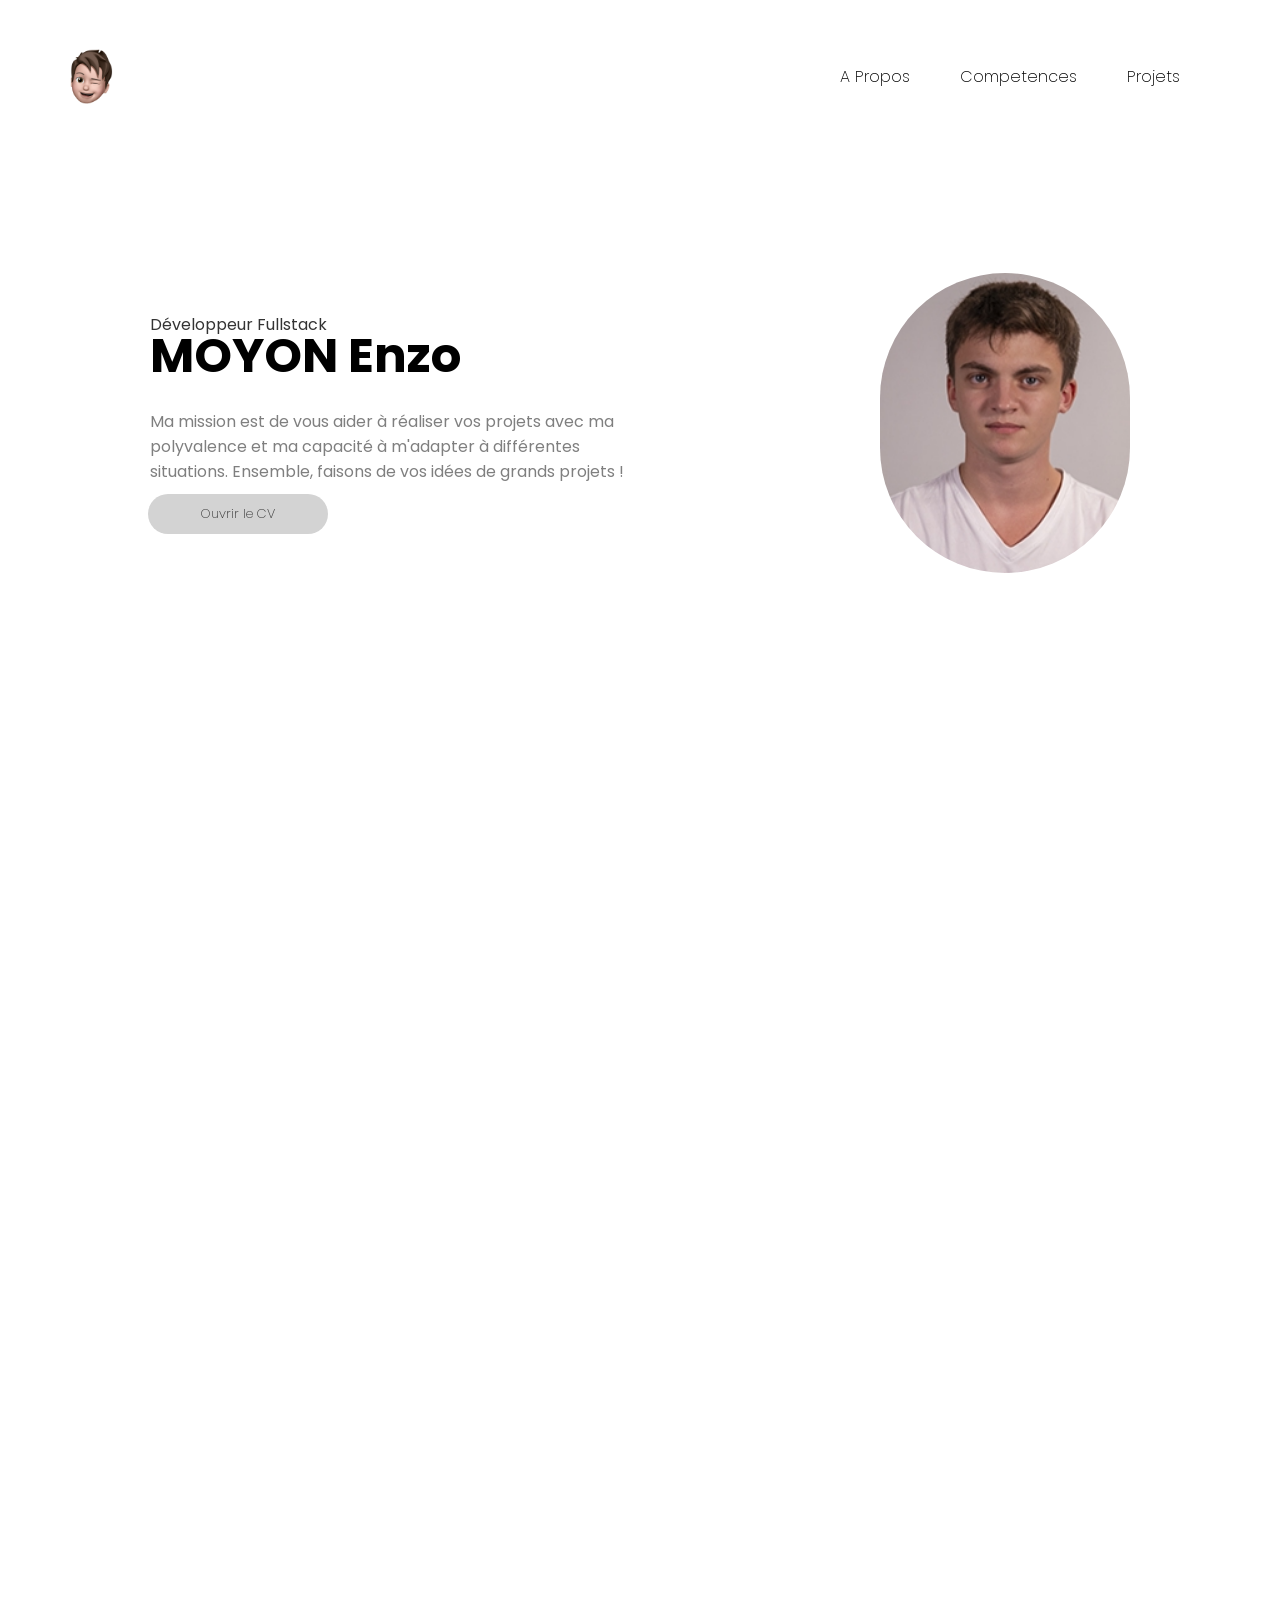
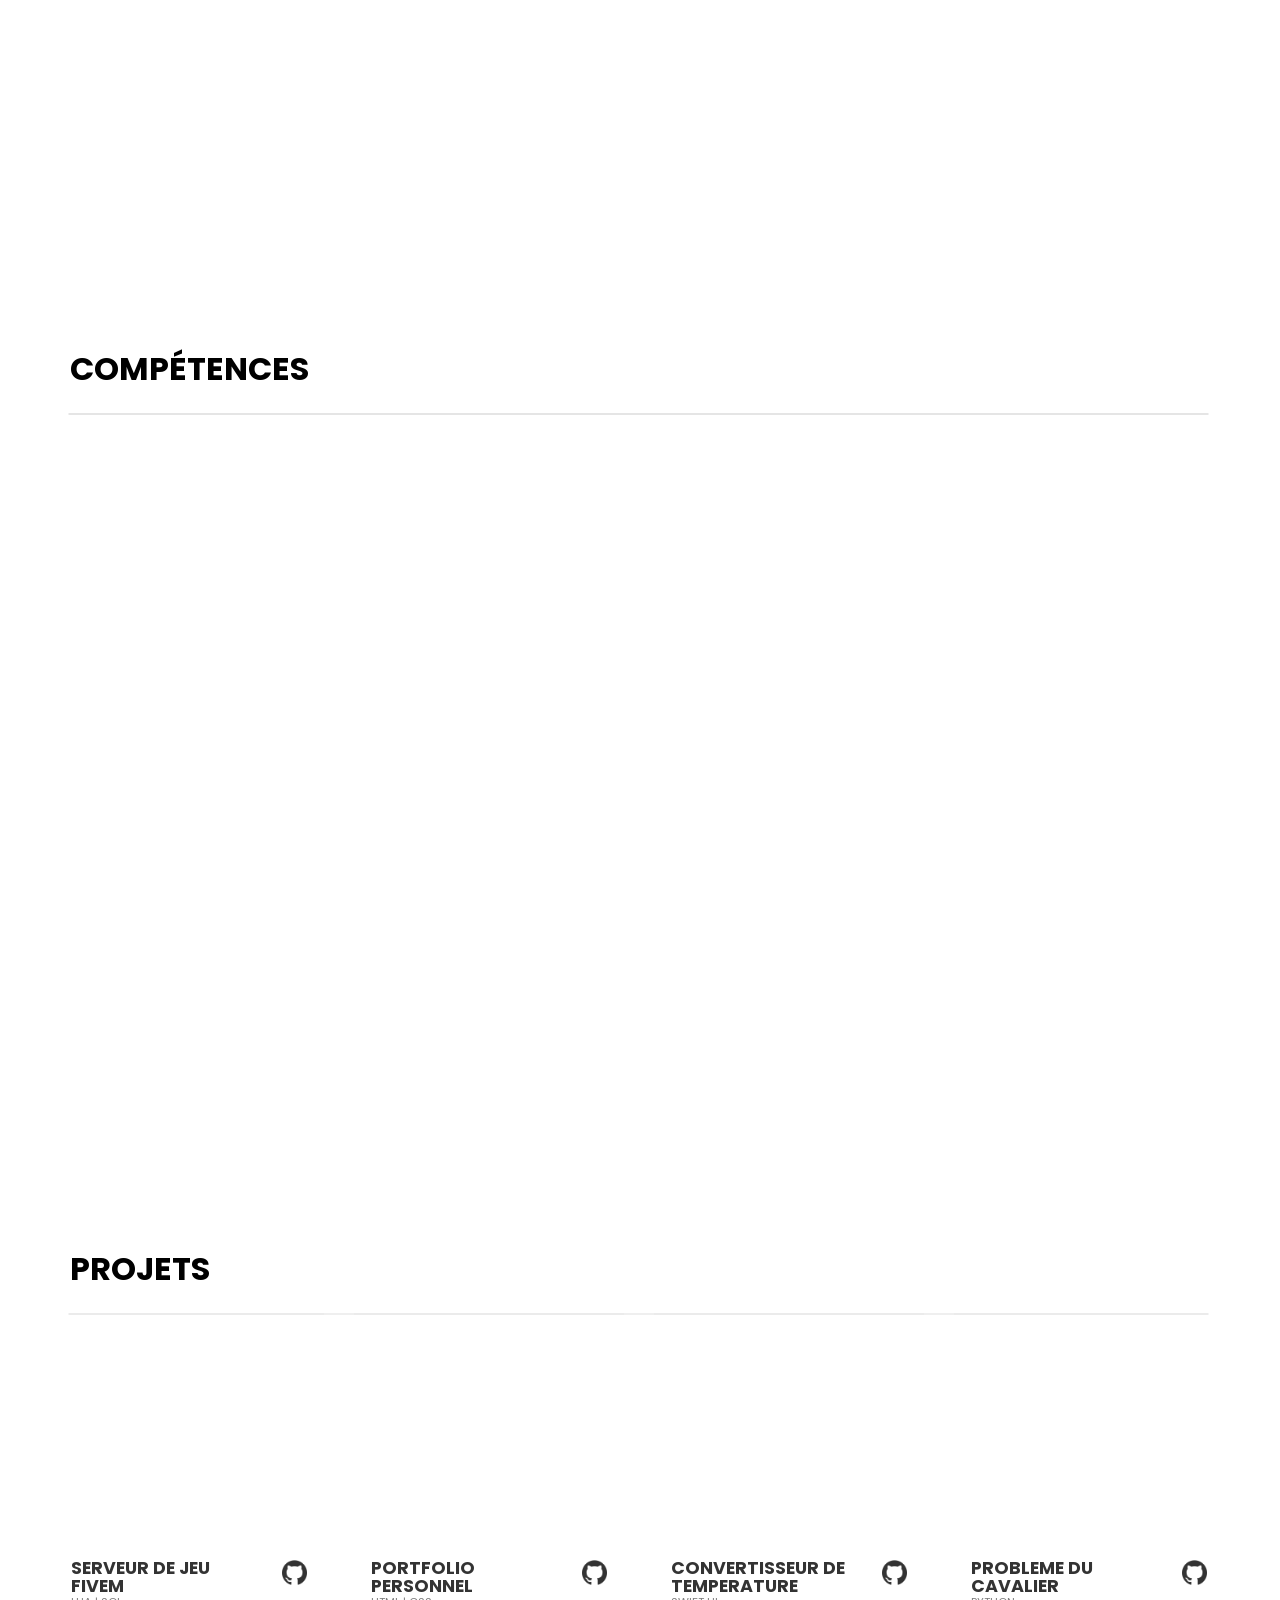
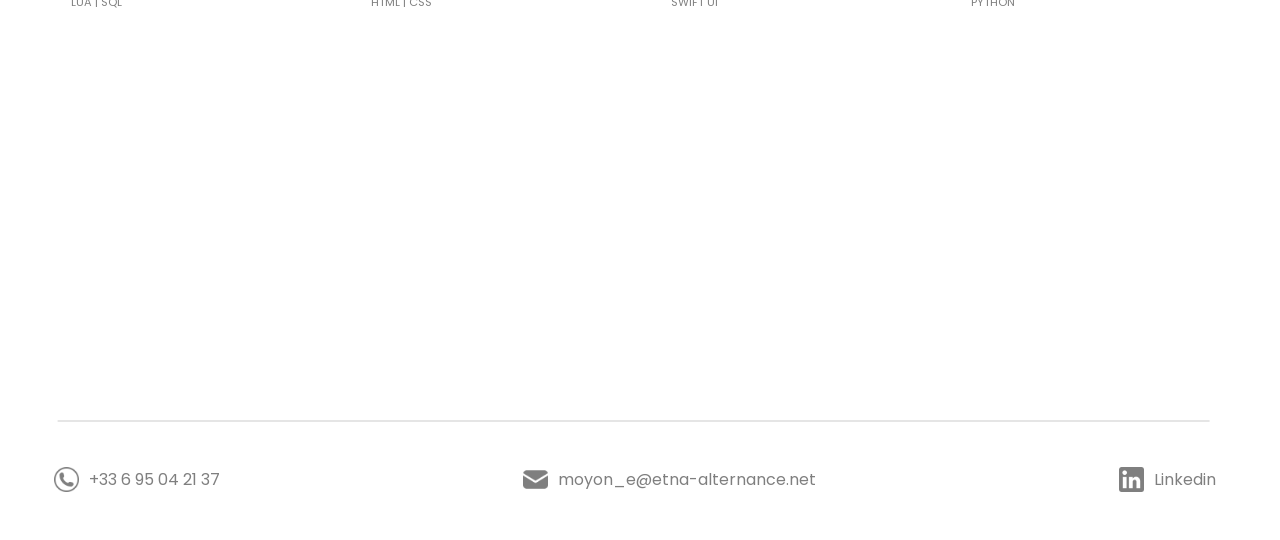
==== index.html @ 52609da8 "[FIX] Responsivity" ====
<html>
    <head>
        <title>Enzo Moyon - Portfolio</title>
        <link rel="stylesheet" type="text/css" href="style.css">
    </head>

    <body>
        <div class="page">
            <div class="container" id="container1">
                <header class="sticky-header">
                    <div class="stylebox">
                        <a href="#container1"><img src="../public/images/memoji_icon.png" alt="MOYON Enzo MEMOJI"/></a>
                    </div>
                    <div class="stylebox">
                        <ul>
                            <li><a href="#container4">Projets</a></li>
                            <li><a href="#container3">Competences</a></li>
                            <li><a href="#container2">A Propos</a></li>
                        </ul>
                    </div>
                </header>

                <div class="presentation">
                    <div class="presentation-stylebox">
                        <a>D&eacute;veloppeur Fullstack</a>
                        <h2>MOYON Enzo</h2>
                        <p>
                            Ma mission est de vous aider &agrave; r&eacute;aliser vos projets avec ma polyvalence et ma capacit&eacute; &agrave; m'adapter &agrave; diff&eacute;rentes situations. Ensemble, faisons de vos id&eacute;es de grands projets !
                        </p>

                        <div class="buttons">
                            <a href="../public/files/cv.pdf" target="_blank"><button>Ouvrir le CV</button></a>
                        </div>
                    </div>
                    <div class="presentation-stylebox">
                        <img src="../public/images/image.jpeg" alt="MOYON Enzo"/>
                    </div>
                </div>
            </div>

            <div class="container" id="container2">
                <div class="card">
                    <div class="card-title">
                        <h4>HISTOIRE</h4>
                    </div>

                    <div class="card-separator"></div>

                    <div class="card-content">
                        <p>
                            Autodidacte depuis mon plus jeune &acirc;ge, j'aime apprendre de nouvelles choses pour am&eacute;liorer mes comp&eacute;tences. De nature tr&egrave;s curieuse, j'adore le monde du web et des nouvelles technologies, ce que j'aime le plus c'est l'art et la pr&eacute;cision derri&egrave;re chaque conception. Avec toutes mes capacit&eacute;s et mes connaissances, j'aurai le plaisir de me consacrer pleinement au d&eacute;veloppement de vos id&eacute;es afin d'en faire de grands projets.
                        </p>
                    </div>
                </div>

                <div class="card">
                    <div class="card-title">
                        <h4>EXPERIENCE</h4>
                    </div>

                    <div class="card-separator"></div>

                    <div class="card-content">
                        <p>
                            Parmi mes exp&eacute;riences, j'ai eu l'occasion de participer &agrave; de nombreux hackaton avec mon &eacute;cole : des rushs de 1 &agrave; 2 semaines pour r&eacute;aliser un projet satisfaisant le client. Je travaille &eacute;galement beaucoup en tant qu'autodidacte afin de compl&eacute;ter mes comp&eacute;tences et mon autonomie, je travaille mon efficacit&eacute; de d&eacute;veloppement ainsi que ma sensibilit&eacute; au design. En tant que freelance, je travaille &eacute;galement beaucoup sur de nouveaux projets afin de satisfaire mes clients. J'aime &eacute;couter leurs probl&egrave;mes et trouver une solution pour les r&eacute;soudre. J'ai donc une exp&eacute;rience assez proche des clients afin de r&eacute;aliser un projet viable et &agrave; la hauteur de leurs attentes.
                        </p>
                    </div>
                </div>

                <div class="card">
                    <div class="card-title">
                        <h4>EDUCATION</h4>
                    </div>

                    <div class="card-separator"></div>

                    <div class="card-content">
                        <p>
                            Pour ce qui est de ma <strong>formation</strong>, j'ai commenc&eacute; en derni&egrave;re ann&eacute;e de lyc&eacute;e avec python et j'ai ador&eacute;, la fa&ccedil;on de penser, d'optimiser et d'afficher les choses uniquement avec des lignes de codes m'a tout de suite fascin&eacute;. J'ai donc d&eacute;cid&eacute; d'aller dans une &eacute;cole d'informatique : L'ETNA. Ce qui est bien, c'est qu'il y a l'alternance et l'autonomie. On apprend en r&eacute;alisant des projets passionnants qui stimulent notre cr&eacute;ativit&eacute; et notre envie d'apprendre. C'est quand j'ai compris que je voulais en apprendre plus que je me suis lanc&eacute; dans le Freelance, un d&eacute;fi myst&eacute;rieux qui s'ouvre &agrave; moi et me donne envie de d&eacute;passer mes limites.
                        </p>
                    </div>
                </div>
            </div>

            <div class="container" id="container3">
                <div class="card-skills">
                    <div class="card-skills-title">
                        <h4>COMP&Eacute;TENCES</h4>
                    </div>

                    <div class="card-skills-separator"></div>

                    <div class="card-content">
                        <div class="skill">
                            <img src="../public/images/lua_icon.svg" />
                            <h4>LUA</h4>
                            <p>Exp&eacute;riment&eacute;</p>
                        </div>

                        <div class="skill">
                            <img src="../public/images/html_icon.png" />
                            <h4>HTML</h4>
                            <p>Interm&eacute;diaire</p>
                        </div>

                        <div class="skill">
                            <img src="../public/images/css_icon.png" />
                            <h4>CSS</h4>
                            <p>Interm&eacute;diaire</p>
                        </div>

                        <div class="skill">
                            <img src="../public/images/js_icon.png" />
                            <h4>JS</h4>
                            <p>D&eacute;butant</p>
                        </div>

                        <div class="skill">
                            <img src="../public/images/react_icon.png" />
                            <h4>REACT</h4>
                            <p>D&eacute;butant</p>
                        </div>

                        <div class="skill">
                            <img src="../public/images/python_icon.png" />
                            <h4>PYTHON</h4>
                            <p>Interm&eacute;diaire</p>
                        </div>

                        <div class="skill">
                            <img src="../public/images/typescript_icon.png" />
                            <h4>TYPESCRIPT</h4>
                            <p>Interm&eacute;diaire</p>
                        </div>

                        <div class="skill">
                            <img src="../public/images/swift_icon.png" />
                            <h4>SWIFT UI</h4>
                            <p>Interm&eacute;diaire</p>
                        </div>

                        <div class="skill">
                            <img src="../public/images/php_icon.png" />
                            <h4>PHP</h4>
                            <p>D&eacute;butant</p>
                        </div>

                        <div class="skill">
                            <img src="../public/images/sql_icon.png" />
                            <h4>SQL</h4>
                            <p>Exp&eacute;riment&eacute;</p>
                        </div>
                    </div>
                </div>
            </div>

            <div class="container" id="container4">
                <div class="card-projects">
                    <div class="card-projects-title">
                        <h4>PROJETS</h4>
                    </div>

                    <div class="card-projects-separator"></div>

                    <div class="card-projects-content">
                        <div class="project">
                            <div class="project-card">
                                <video src="../public/video/placeholder.mp4" type="video/mp4" loop autoplay muted class="vid"></video>
                            </div>

                            <div class="project-content">
                                <div class="titlebar">
                                    <h4>SERVEUR DE JEU<br/>FIVEM</h4>
                                    <a href="" target="_blank"><img src="../public/images/github_icon.png" /></a>
                                </div>
                                <p>LUA | SQL</p>
                            </div>  
                        </div>

                        <div class="project">
                            <div class="project-card">
                                <video src="../public/video/placeholder.mp4" type="video/mp4" loop autoplay muted class="vid"></video>
                            </div>

                            <div class="project-content">
                                <div class="titlebar">
                                    <h4>PORTFOLIO<br/>PERSONNEL</h4>
                                    <a href="" target="_blank"><img src="../public/images/github_icon.png" /></a>
                                </div>
                                <p>HTML | CSS</p>
                            </div>  
                        </div>

                        <div class="project">
                            <div class="project-card">
                                <video src="../public/video/placeholder.mp4" type="video/mp4" loop autoplay muted class="vid"></video>
                            </div>

                            <div class="project-content">
                                <div class="titlebar">
                                    <h4>CONVERTISSEUR DE TEMPERATURE</h4>
                                    <a href="" target="_blank"><img src="../public/images/github_icon.png" /></a>
                                </div>
                                <p>SWIFT UI</p>
                            </div>  
                        </div>

                        <div class="project">
                            <div class="project-card">
                                <video src="../public/video/placeholder.mp4" type="video/mp4" loop autoplay muted class="vid"></video>
                            </div>

                            <div class="project-content">
                                <div class="titlebar">
                                    <h4>PROBLEME DU CAVALIER</h4>
                                    <a href="" target="_blank"><img src="../public/images/github_icon.png" /></a>
                                </div>
                                <p>PYTHON</p>
                            </div>  
                        </div>
                    </div>
                </div>
            </div>
            <footer>
                <div class="footer-separator"></div>

                <div class="footer-container">
                    <a href="tel: +33695042137"><div class="footer-stylebox">
                        <img src="../public/images/phone_icon.png" />
                        <p>+33 6 95 04 21 37</p>
                    </div></a>

                    <a href="mailto: moyon_e@etna-alternance.net" target="_blank"><div class="footer-stylebox">
                        <img src="../public/images/mail_icon.png" />
                        <p>moyon_e@etna-alternance.net</p>
                    </div></a>

                    <a href="https://www.linkedin.com/in/moyonenzo/" target="_blank"><div class="footer-stylebox">
                        <img src="../public/images/linkedin_icon.png" />
                        <p>Linkedin</p>
                    </div></a>
                </div>
            </footer>
        </div>
    </body>
</html>
---- style.css ----
@import url('https://fonts.googleapis.com/css?family=Poppins:100,200,300,400,500,600,700,800,900');

*
{
    margin: 0;
    padding: 0;
    box-sizing: border-box;
    font-family: 'Poppins', sans-serif;
}

:root {
    --bg-color: #fff;
    --bg-color-button: rgb(200, 200, 200);
    --font-color: #000;

    --card-background: rgba(255, 255, 255, 0.2);
    --card-shadow: 0 4px 30px rgba(0, 0, 0, 0.1);
    --card-shadow-hover: 0 4px 30px rgba(0, 0, 0, 0.5);
    --card-border: 1px solid rgba(255, 255, 255, 0.3);
}

@media (prefers-color-scheme: dark) {
    :root {
        --bg-color: #111;
        --font-color: #fff;
        --bg-color-button: rgb(50, 50, 50);

        --card-background: rgba(17, 17, 17, 0.2);
        --card-shadow: 0 4px 30px rgba(60, 60, 60, 0.1);
        --card-shadow-hover: 0 4px 30px rgba(60, 60, 60, 0.5);
        --card-border: 1px solid rgba(0, 0, 0, 0.3);
    }

    .card-projects .card-projects-content .project .project-content .titlebar img {
        -webkit-filter: invert(100%);
        filter: invert(100%);
    }
    
    .footer-stylebox img {
        -webkit-filter: invert(100%);
        filter: invert(100%);
    }
}

html {
    scroll-behavior: smooth;
}

body {
    animation: fadeInAnimation ease-in-out 1s;
    animation-iteration-count: 1;
    animation-fill-mode: forwards;

    background-color: var(--bg-color);
}
  
@keyframes fadeInAnimation {
    0% {
        opacity: 0;
        padding-inline: 50px;
    }
    100% {
        opacity: 1;
        padding-inline: 0px;
     }
}

.container {
    height: 100vh;
}

.sticky-header {
    display: flex;
    flex-direction: row;

    width: 100%;

    position: relative;
    top: 0;
    z-index: 10;
    background-color: var(--bg-color);
    color: var(--bg-color);
    padding: 4rem 50px;

    align-items: center;
}

.stylebox:nth-child(1) {
    position: fixed;
    width: 50%;
}

.stylebox:nth-child(1) img {
    cursor: pointer;
    transition: .2s ease-in-out;
}

.stylebox:nth-child(1) img:hover {
    transform: rotate(-2deg) scale(1.1) translateX(-2px) translateY(2px);
}

.stylebox {
    display: flex;
    flex-direction: row;
    width: 100%;
    justify-content: space-between;
}

.stylebox:nth-child(2) {
    display: flex;
    flex-direction: row-reverse;
}

.stylebox img {
    width: 75px;
    height: 75px;
    transform: translateY(5px);
}

.stylebox ul {
    display: flex;
    flex-direction: row-reverse;
    padding-right: 50px;
}

.stylebox ul {
    list-style-type: none;
    color: var(--font-color);
    gap: 50px;

    transition: .2s ease-in-out;
}

.stylebox ul li {
    color: var(--font-color);

    min-width: fit-content;
    width: 100%;
    cursor: pointer;
    text-align: center;

    transition: .5s ease-in-out;
}

.stylebox ul li:hover {
    transform: translateY(-2px);
    text-decoration: underline;
} 

.stylebox ul li a {
    text-decoration: none;
    color: var(--font-color);
    font-weight: 200;
}

.presentation {
    width: 100%;

    display: flex;
    flex-direction: row;
    padding: 100px 150px;
    transform: translateY(20px);

    align-items: center;
    justify-content: center;
}

.presentation-stylebox {
    width: 100%;
}

.presentation-stylebox:nth-child(1) a {
    color: var(--font-color);
    opacity: .8;
}


.presentation-stylebox:nth-child(1) h2 {
    color: var(--font-color);
    font-size: 3rem;
    transform: translateY(-17px);
}

.presentation-stylebox:nth-child(1) p {
    color: var(--font-color);
    opacity: .5;
    padding-bottom: 10px;
}

.presentation-stylebox:nth-child(1) button {
    width: 180px;
    height: 40px;

    border: none;
    border-radius: 20px;

    transform: translateX(-2px);

    background-color: var(--bg-color-button);
    color: var(--font-color);

    font-size: small;
    font-weight: 200;

    cursor: pointer;

    transition: .2s ease-in-out;
}

.presentation-stylebox:nth-child(1) button:hover {
    background-color: var(--bg-color);
    border: solid 1px var(--font-color);
}

.presentation-stylebox:nth-child(2) {
    display: flex;
    flex-direction: row-reverse;
}

.presentation-stylebox:nth-child(2) img {
    height: 300px;
    border-radius: 150px;
}

.container:nth-child(2) {
    width: 100%;
    padding: 0 150px;
    align-items: center;
    justify-content: center;

    display: flex;
    flex-direction: row;
    gap: 50px;
}

.card {
    width: 400px;
    height: 650px;

    justify-content: space-between;

    background: var(--card-background);
    border-radius: 16px;
    box-shadow: var(--card-shadow);
    backdrop-filter: blur(5px);
    -webkit-backdrop-filter: blur(5px);
    border: var(--card-border);

    transition: .2s ease-in-out;
}

.card:hover {
    box-shadow: var(--card-shadow-hover);
    transform: scale(1.1);
    cursor: default;
}

.card .card-title {
    text-align: center;

    padding-top: 20px;
    font-size: 2em;

    color: var(--font-color);
}

.card .card-separator {
    width: 80%;
    height: 2px;
    transform: translateX(12%);

    margin-top: 20px;
    margin-bottom: 20px;

    color: var(--font-color);
    background-color: var(--font-color);

    opacity: .1;
}

.card .card-content {
    padding-top: 10px;
    padding-inline: 20px;

    text-align: justify;
    color: var(--font-color);
}

.card-skills {
    position: relative;

    top: 50%;
    left: 50%;
    transform: translate(-50%, -50%);

    width: 1200px;
    height: 650px;

    transition: .2s ease-in-out;
}

.card-skills .card-skills-title {
    text-align: left;

    margin-left: 2.5%;
    padding-top: 20px;
    font-size: 2em;
    color: var(--font-color);
}

.card-skills .card-skills-separator {
    width: 95%;
    height: 2px;
    transform: translateX(2.5%);

    margin-top: 20px;
    margin-bottom: 20px;

    color: var(--font-color);
    background-color: var(--font-color);

    opacity: .1;
}

.card-skills .card-content {
    margin-top: 35px;
    margin-inline: 29px;

    max-width: 100px;
    color: var(--font-color);

    display: grid;
    grid-template-columns: repeat(6, 1fr);
    grid-gap: 60px;
}

.card-skills .card-content .skill {
    width: 140px;
    height: 200px;

    background: var(--card-background);
    border-radius: 16px;
    box-shadow: var(--card-shadow);
    backdrop-filter: blur(5px);
    -webkit-backdrop-filter: blur(5px);
    border: var(--card-border);

    transition: .2s ease-in-out;
}

.card-skills .card-content .skill:hover {
    box-shadow: var(--card-shadow-hover);
    transform: scale(1.05);
}

.card-skills .card-content .skill img {
    width: 100px;
    height: 100px;
    margin: 20px 20px;
}

.card-skills .card-content .skill h4 {
    font-size: 1.3em;
    text-align: center;
    transform: translateY(-10px);
}

.card-skills .card-content .skill p {
    font-size: 0.8em;
    opacity: .5;
    text-align: center;
    transform: translateY(-10px);
}

.card-projects {
    position: relative;

    top: 50%;
    left: 50%;
    transform: translate(-50%, -50%);

    width: 1200px;
    height: 650px;

    transition: .2s ease-in-out;
}

.card-projects .card-projects-title {
    text-align: left;

    margin-left: 2.5%;
    padding-top: 20px;
    font-size: 2em;
    color: var(--font-color);
}

.card-projects .card-projects-separator {
    width: 95%;
    height: 2px;
    transform: translateX(2.5%);

    margin-top: 20px;
    margin-bottom: 20px;

    color: var(--font-color);
    background-color: var(--font-color);

    opacity: .1;
}

.card-projects .card-projects-content {
    margin-top: 35px;
    margin-inline: 29px;

    max-width: 100px;
    color: var(--font-color);

    display: grid;
    grid-template-columns: repeat(4, 1fr);
    grid-gap: 60px;
}

.card-projects .card-projects-content .project {
    width: 240px;
    height: 250px;
}

.card-projects .card-projects-content .project .project-card {
    width: 240px;
    height: 200px;

    background: var(--card-background);
    border-radius: 16px;
    box-shadow: var(--card-shadow);
    backdrop-filter: blur(5px);
    -webkit-backdrop-filter: blur(5px);
    border: var(--card-border);

    overflow: hidden;

    transition: .2s ease-in-out;
}

.card-projects .card-projects-content .project .project-card:hover {
    box-shadow: var(--card-shadow-hover);
    transform: scale(1.05);
}

.card-projects .card-projects-content .project .project-card video {
    height: 200px;
}

.card-projects .card-projects-content .project .project-content {
    margin-top: 10px;
}

.card-projects .card-projects-content .project .project-content .titlebar {
    margin: 2px;
    display: flex;
    flex-direction: row;
    justify-content: space-between;
}

.card-projects .card-projects-content .project .project-content .titlebar img {
    width: 25px;
    height: 25px;
}

.card-projects .card-projects-content .project .project-content .titlebar h4 {
    font-size: 1.1em;
    line-height: 1.0em;
}

.card-projects .card-projects-content .project .project-content p {
    font-size: 0.7em;
    opacity: .5;
    transform: translateX(2px) translateY(-3px)
}

footer {
    width: 100%;
    height: 120px;
}

.footer-separator {
    width: 90%;
    height: 2px;
    transform: translateX(5%);

    margin-top: 20px;
    margin-bottom: 20px;

    color: var(--font-color);
    background-color: var(--font-color);

    opacity: .1;
}

.footer-container {
    display: flex;
    flex-direction: row;
    justify-content: space-between;

    align-items: center;
    transform: translateY(25px);

    margin-inline: 5%;
}

.footer-stylebox {
    display: flex;
    flex-direction: row;

    color: var(--font-color);
    opacity: .5;
}

.footer-stylebox img {
    width: 25px;
    height: 25px;

    transform: translateX(-10px);
}

.footer-container a {
    text-decoration: none;
    color: var(--font-color);
}

@media screen and (max-width: 1200px) {

    body {
        position: absolute;
        justify-content: center;

        left: 50%;
        transform: translateX(-50%);
    }

    .page {
        max-width: 600px;
        position: relative;
    }

    .sticky-header {
        padding: 4rem 20px;
    }

    .stylebox:nth-child(1) {
        position: fixed;
        width: 20%;
    }

    .presentation {
        padding: 5em 20px;
        text-align: center;
    }

    .presentation-stylebox:nth-child(2) {
        width: 0px;
        visibility: hidden;
    }

    .container:nth-child(2) {
        width: 100%;
        height: 300%;

        padding: 0 150px;
        align-items: center;
        justify-content: center;
    
        display: flex;
        flex-direction: column;
        gap: 50px;
    }


    .container:nth-child(3) {
        width: 100%;
        height: 160vh;
    }

    .card-skills {
        position: relative;
    
        top: 50%;
        left: 50%;
        transform: translate(-50%, -50%);
    
        width: 90%;
        height: 650px;
    
        transition: .2s ease-in-out;
    }

    .card-skills .card-skills-title {
        text-align: left;

        margin-left: 2.5%;
        padding-top: 20px;
        font-size: 2em;
        color: var(--font-color);
    }
    
    .card-skills .card-skills-separator {
        width: 95%;
        height: 2px;
        transform: translateX(2.5%);
    
        margin-top: 20px;
        margin-bottom: 20px;
    
        color: var(--font-color);
        background-color: var(--font-color);
    
        opacity: .1;
    }
    
    .card-skills .card-content {
        display: grid;
        grid-template-columns: repeat(3, 1fr);
        grid-gap: 30px;
        transform: translateX(-12px);
    }

    .card-skills .card-content .project {
        transform: scale(0.5);
    }



    .container:nth-child(4) {
        width: 100%;
        height: 130vh;
    }

    .card-projects {
        width: 90%;
    }

    .card-projects .card-projects-content {
        display: grid;
        grid-template-columns: repeat(2, 1fr);
        grid-gap: 30px;
        transform: translateX(-25px);
    }

    .card-projects .card-projects-content .project {
        transform: scale(0.9);
    }

    .footer-container a {
        transform: scale(0.8);
    }
}
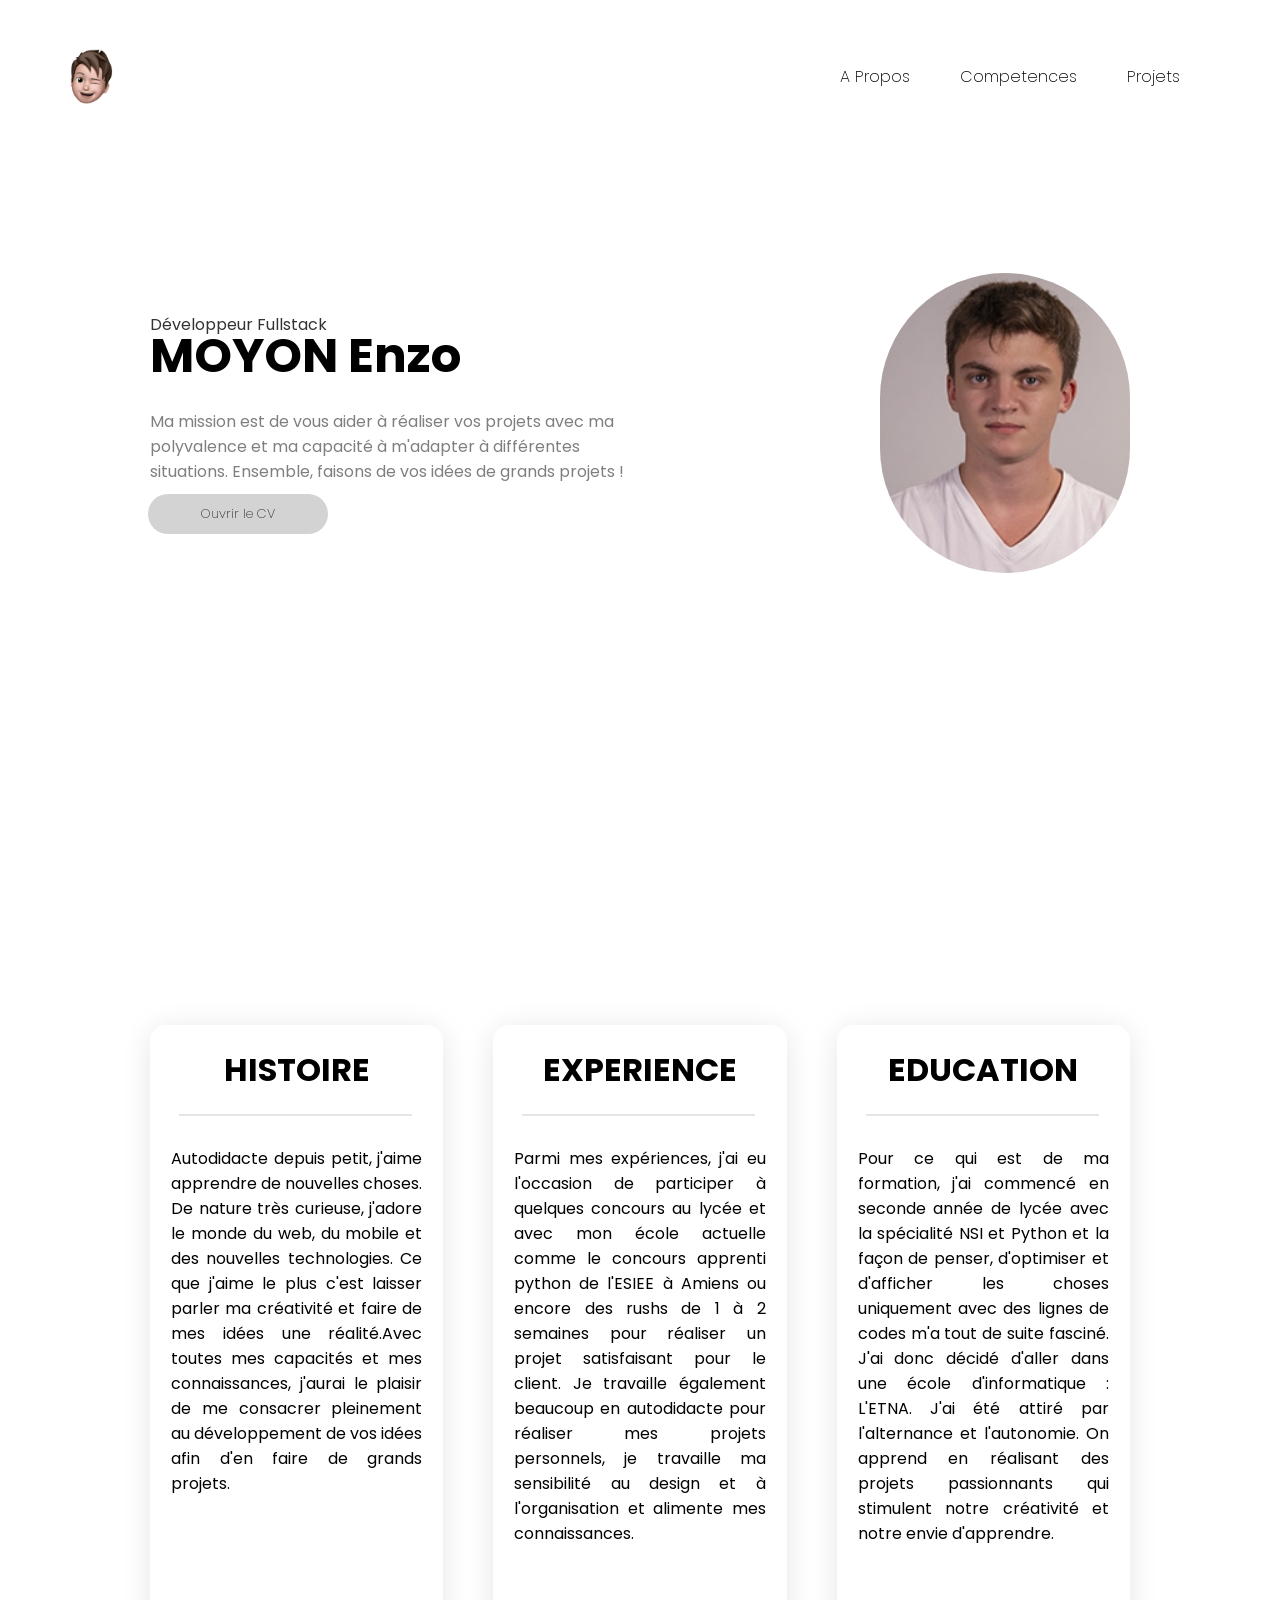
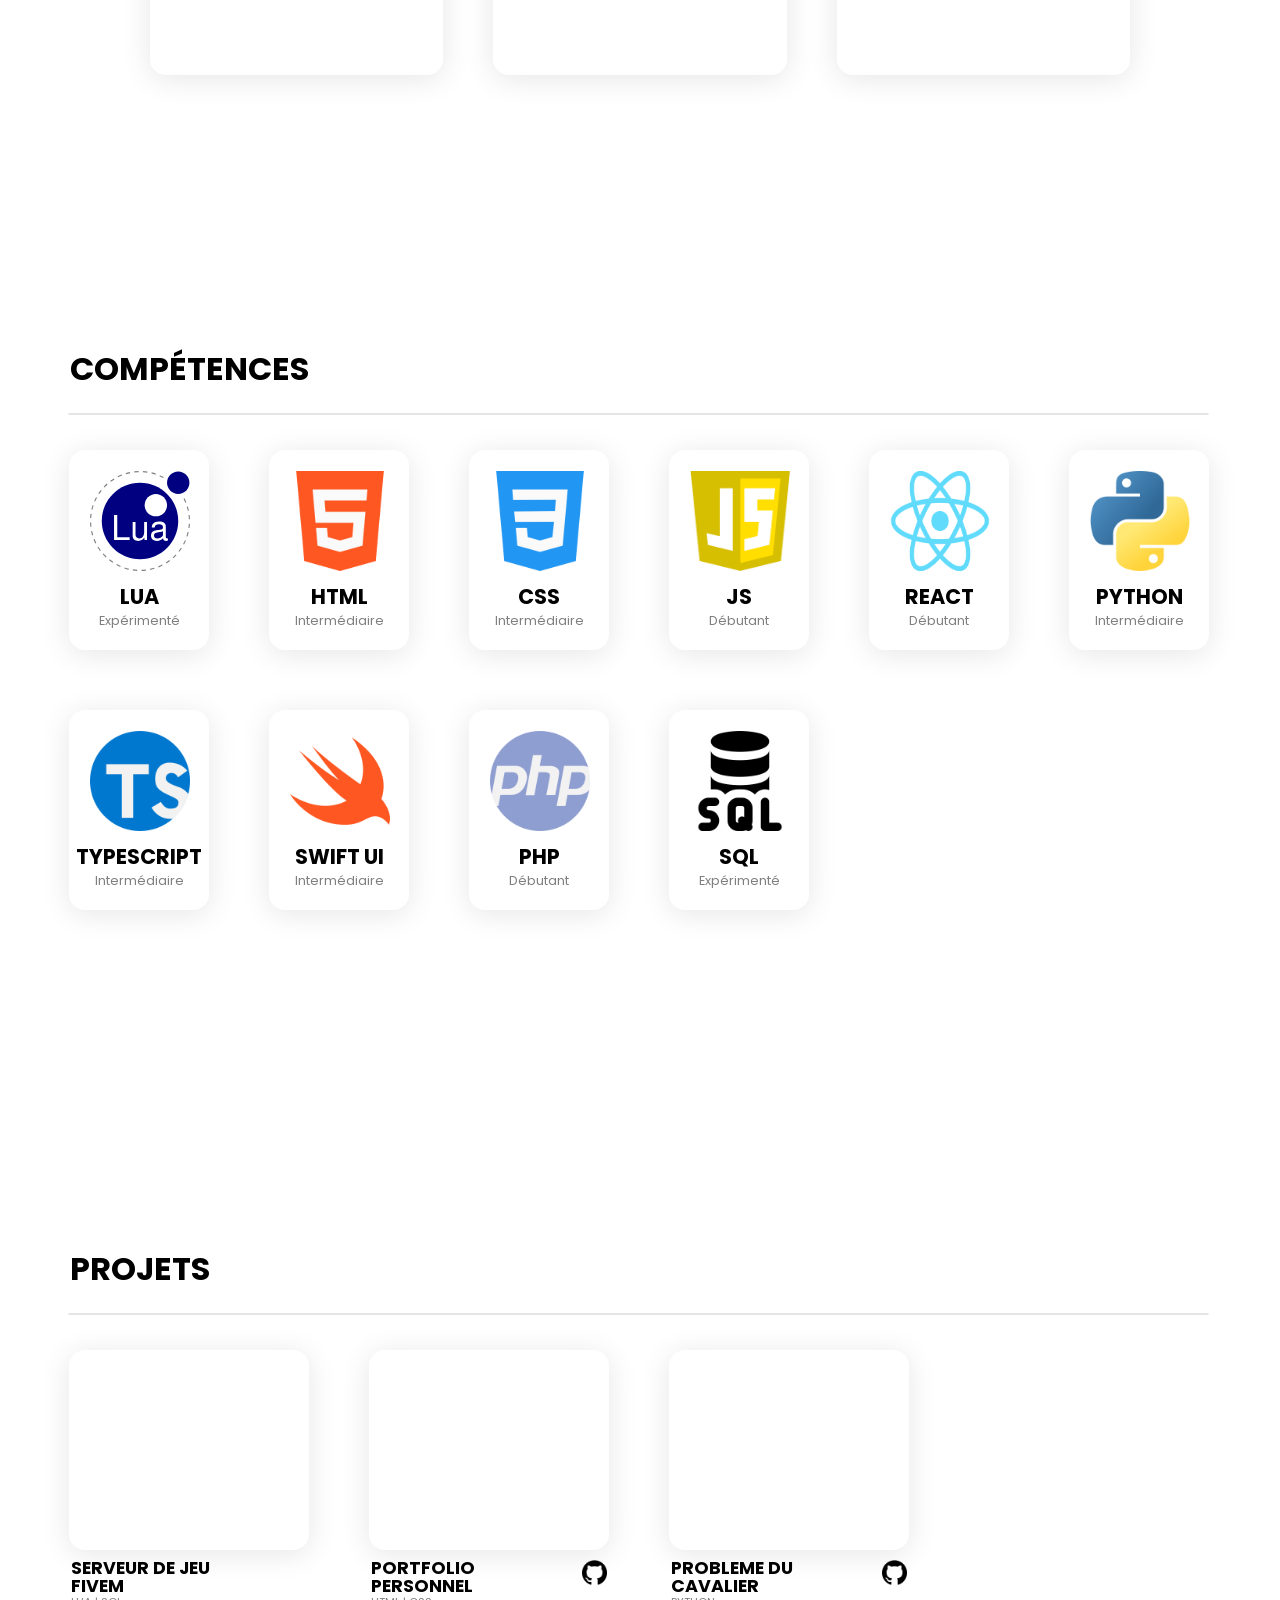
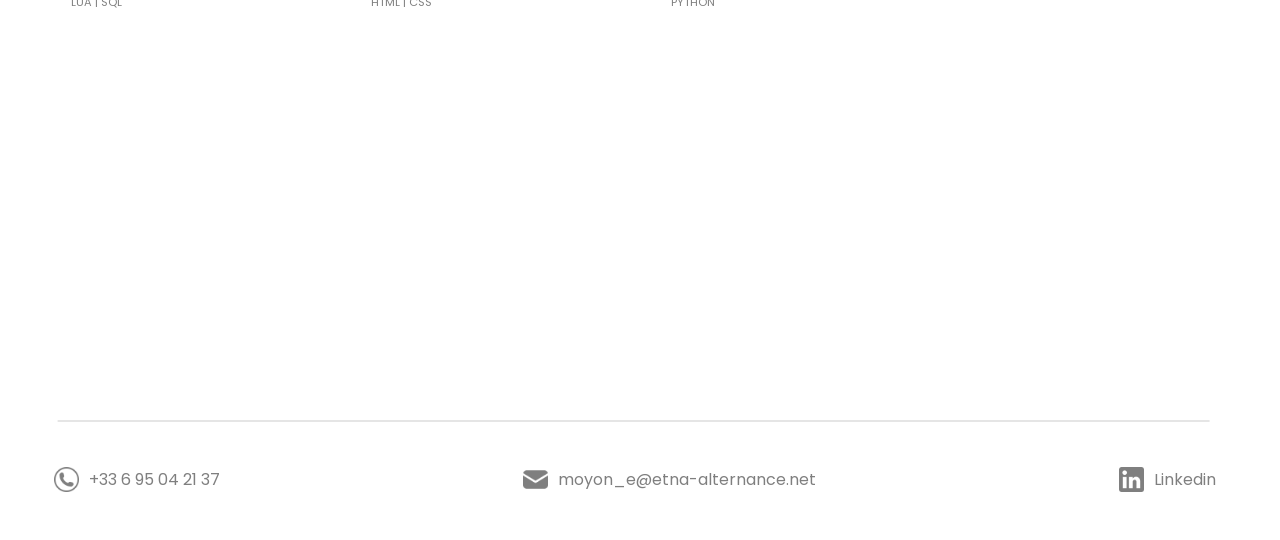
==== commit 944a9992: "Publish Site" ====
--- a/index.html
+++ b/index.html
@@ -48,7 +48,7 @@
 
                     <div class="card-content">
                         <p>
-                            Autodidacte depuis mon plus jeune &acirc;ge, j'aime apprendre de nouvelles choses pour am&eacute;liorer mes comp&eacute;tences. De nature tr&egrave;s curieuse, j'adore le monde du web et des nouvelles technologies, ce que j'aime le plus c'est l'art et la pr&eacute;cision derri&egrave;re chaque conception. Avec toutes mes capacit&eacute;s et mes connaissances, j'aurai le plaisir de me consacrer pleinement au d&eacute;veloppement de vos id&eacute;es afin d'en faire de grands projets.
+                            Autodidacte depuis petit, j'aime apprendre de nouvelles choses. De nature tr&egrave;s curieuse, j'adore le monde du web, du mobile et des nouvelles technologies. Ce que j'aime le plus c'est laisser parler ma cr&eacute;ativit&eacute; et faire de mes id&eacute;es une r&eacute;alit&eacute;.Avec toutes mes capacit&eacute;s et mes connaissances, j'aurai le plaisir de me consacrer pleinement au d&eacute;veloppement de vos id&eacute;es afin d'en faire de grands projets.    
                         </p>
                     </div>
                 </div>
@@ -62,7 +62,7 @@
 
                     <div class="card-content">
                         <p>
-                            Parmi mes exp&eacute;riences, j'ai eu l'occasion de participer &agrave; de nombreux hackaton avec mon &eacute;cole : des rushs de 1 &agrave; 2 semaines pour r&eacute;aliser un projet satisfaisant le client. Je travaille &eacute;galement beaucoup en tant qu'autodidacte afin de compl&eacute;ter mes comp&eacute;tences et mon autonomie, je travaille mon efficacit&eacute; de d&eacute;veloppement ainsi que ma sensibilit&eacute; au design. En tant que freelance, je travaille &eacute;galement beaucoup sur de nouveaux projets afin de satisfaire mes clients. J'aime &eacute;couter leurs probl&egrave;mes et trouver une solution pour les r&eacute;soudre. J'ai donc une exp&eacute;rience assez proche des clients afin de r&eacute;aliser un projet viable et &agrave; la hauteur de leurs attentes.
+                            Parmi mes exp&eacute;riences, j'ai eu l'occasion de participer &agrave; quelques concours au lyc&eacute;e et avec mon &eacute;cole actuelle comme le concours apprenti python de l'ESIEE &agrave; Amiens ou encore des rushs de 1 &agrave; 2 semaines pour r&eacute;aliser un projet satisfaisant pour le client. Je travaille &eacute;galement beaucoup en autodidacte pour r&eacute;aliser mes projets personnels, je travaille ma sensibilit&eacute; au design et &agrave; l'organisation et alimente mes connaissances.     
                         </p>
                     </div>
                 </div>
@@ -76,7 +76,7 @@
 
                     <div class="card-content">
                         <p>
-                            Pour ce qui est de ma <strong>formation</strong>, j'ai commenc&eacute; en derni&egrave;re ann&eacute;e de lyc&eacute;e avec python et j'ai ador&eacute;, la fa&ccedil;on de penser, d'optimiser et d'afficher les choses uniquement avec des lignes de codes m'a tout de suite fascin&eacute;. J'ai donc d&eacute;cid&eacute; d'aller dans une &eacute;cole d'informatique : L'ETNA. Ce qui est bien, c'est qu'il y a l'alternance et l'autonomie. On apprend en r&eacute;alisant des projets passionnants qui stimulent notre cr&eacute;ativit&eacute; et notre envie d'apprendre. C'est quand j'ai compris que je voulais en apprendre plus que je me suis lanc&eacute; dans le Freelance, un d&eacute;fi myst&eacute;rieux qui s'ouvre &agrave; moi et me donne envie de d&eacute;passer mes limites.
+                            Pour ce qui est de ma formation, j'ai commenc&eacute; en seconde ann&eacute;e de lyc&eacute;e avec la sp&eacute;cialit&eacute; NSI et Python et la fa&ccedil;on de penser, d'optimiser et d'afficher les choses uniquement avec des lignes de codes m'a tout de suite fascin&eacute;. J'ai donc d&eacute;cid&eacute; d'aller dans une &eacute;cole d'informatique : L'ETNA. J'ai &eacute;t&eacute; attir&eacute; par l'alternance et l'autonomie. On apprend en r&eacute;alisant des projets passionnants qui stimulent notre cr&eacute;ativit&eacute; et notre envie d'apprendre.
                         </p>
                     </div>
                 </div>
@@ -165,13 +165,15 @@
                     <div class="card-projects-content">
                         <div class="project">
                             <div class="project-card">
-                                <video src="../public/video/placeholder.mp4" type="video/mp4" loop autoplay muted class="vid"></video>
+                                <video src="../public/video/video_gta.mp4" type="video/mp4" loop autoplay muted class="vid"></video>
                             </div>
 
                             <div class="project-content">
                                 <div class="titlebar">
                                     <h4>SERVEUR DE JEU<br/>FIVEM</h4>
-                                    <a href="" target="_blank"><img src="../public/images/github_icon.png" /></a>
+                                    <!--
+                                        <a href="" target="_blank"><img src="../public/images/github_icon.png" /></a>
+                                    -->
                                 </div>
                                 <p>LUA | SQL</p>
                             </div>  
@@ -179,13 +181,13 @@
 
                         <div class="project">
                             <div class="project-card">
-                                <video src="../public/video/placeholder.mp4" type="video/mp4" loop autoplay muted class="vid"></video>
+                                <video src="../public/video/video_portfolio.mp4" type="video/mp4" loop autoplay muted class="vid"></video>
                             </div>
 
                             <div class="project-content">
                                 <div class="titlebar">
                                     <h4>PORTFOLIO<br/>PERSONNEL</h4>
-                                    <a href="" target="_blank"><img src="../public/images/github_icon.png" /></a>
+                                    <a href="https://github.com/NeezyCode/NeezyCode.github.io" target="_blank"><img src="../public/images/github_icon.png" /></a>
                                 </div>
                                 <p>HTML | CSS</p>
                             </div>  
@@ -193,27 +195,13 @@
 
                         <div class="project">
                             <div class="project-card">
-                                <video src="../public/video/placeholder.mp4" type="video/mp4" loop autoplay muted class="vid"></video>
-                            </div>
-
-                            <div class="project-content">
-                                <div class="titlebar">
-                                    <h4>CONVERTISSEUR DE TEMPERATURE</h4>
-                                    <a href="" target="_blank"><img src="../public/images/github_icon.png" /></a>
-                                </div>
-                                <p>SWIFT UI</p>
-                            </div>  
-                        </div>
-
-                        <div class="project">
-                            <div class="project-card">
-                                <video src="../public/video/placeholder.mp4" type="video/mp4" loop autoplay muted class="vid"></video>
+                                <video src="../public/video/video_cavalier.mp4" type="video/mp4" loop autoplay muted class="vid"></video>
                             </div>
 
                             <div class="project-content">
                                 <div class="titlebar">
                                     <h4>PROBLEME DU CAVALIER</h4>
-                                    <a href="" target="_blank"><img src="../public/images/github_icon.png" /></a>
+                                    <a href="https://github.com/NeezyCode/ProblemeDuCavalier" target="_blank"><img src="../public/images/github_icon.png" /></a>
                                 </div>
                                 <p>PYTHON</p>
                             </div>  
--- a/style.css
+++ b/style.css
@@ -447,7 +447,8 @@
 }
 
 .card-projects .card-projects-content .project .project-card video {
-    height: 200px;
+    transform: translate(-22px, -25px);
+    height: 250px;
 }
 
 .card-projects .card-projects-content .project .project-content {
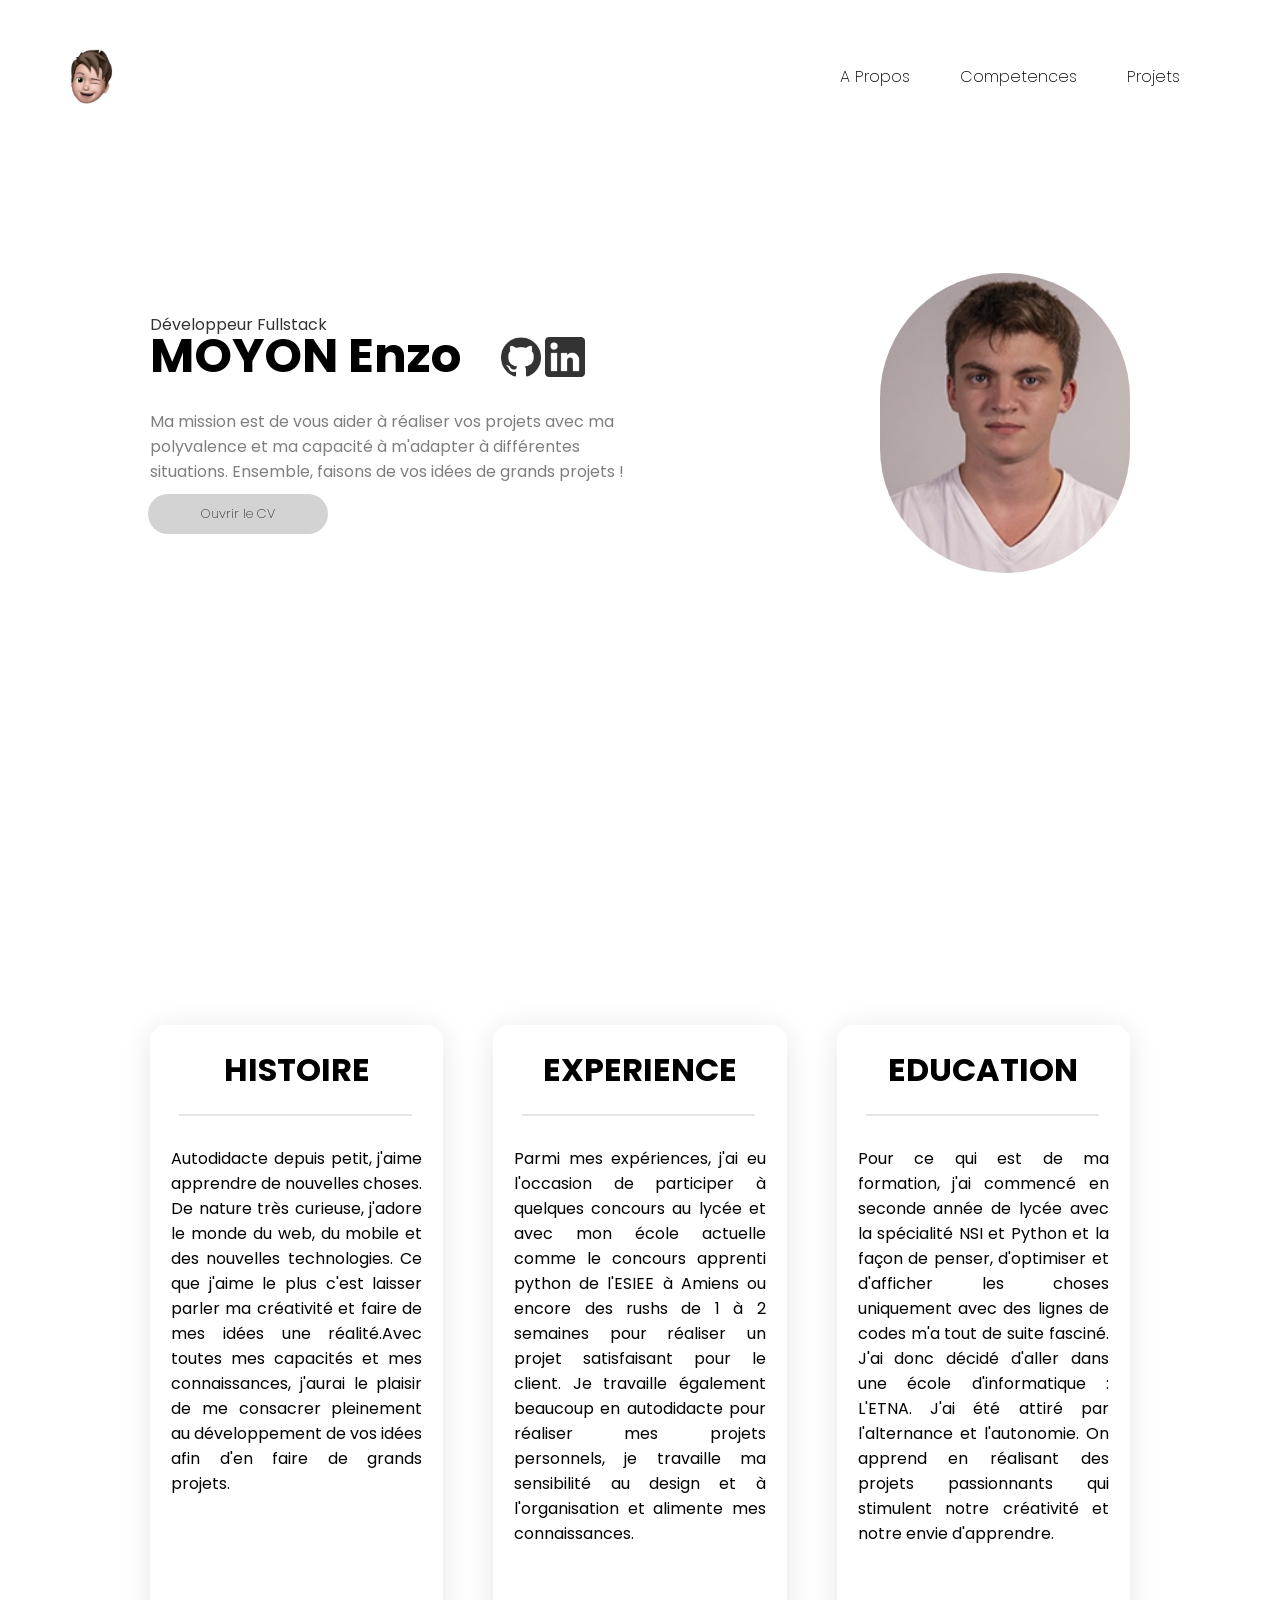
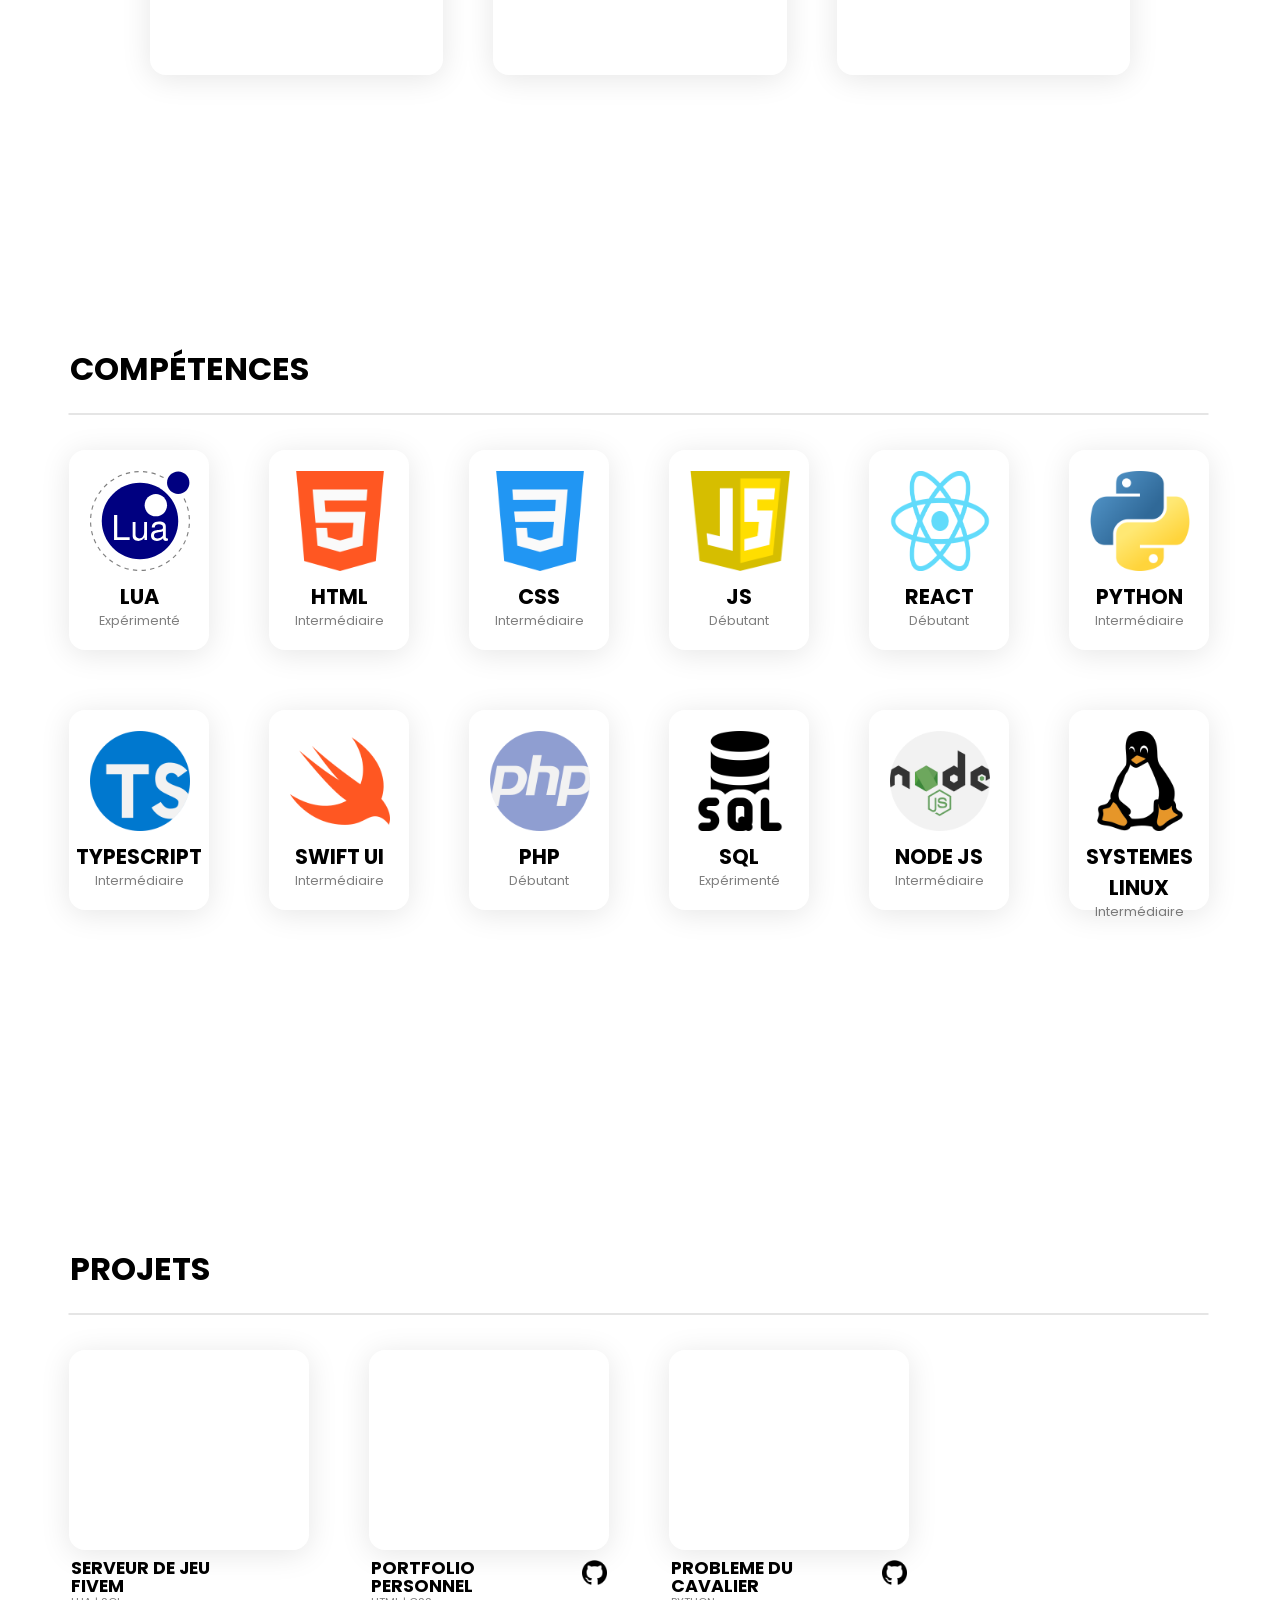
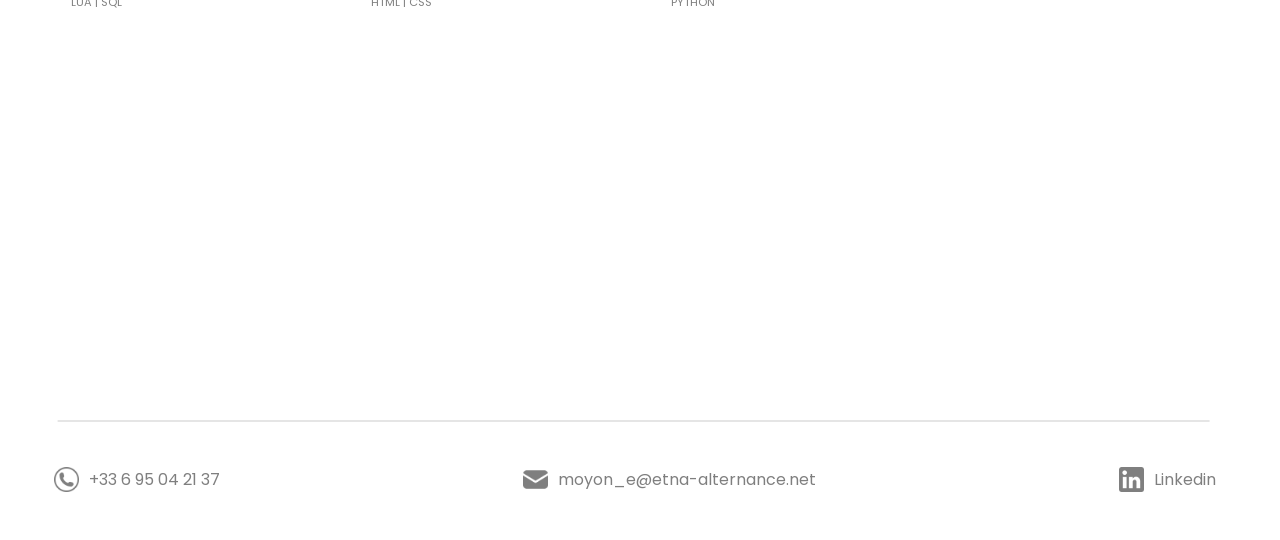
==== commit ff0b4bfd: "[ADD] Skills & Image invertion" ====
--- a/index.html
+++ b/index.html
@@ -23,7 +23,14 @@
                 <div class="presentation">
                     <div class="presentation-stylebox">
                         <a>D&eacute;veloppeur Fullstack</a>
-                        <h2>MOYON Enzo</h2>
+
+                        <div class="presentation-title-name">
+                            <h2>MOYON Enzo</h2>
+                            <div class="presentation-links">
+                                <a href="https://github.com/NeezyCode/" target="_blank"><img src="../public/images/github_icon.png"/></a>
+                                <a href="https://www.linkedin.com/in/moyonenzo/" target="_blank"><img src="../public/images/linkedin_icon.png"/></a>
+                            </div>
+                        </div>
                         <p>
                             Ma mission est de vous aider &agrave; r&eacute;aliser vos projets avec ma polyvalence et ma capacit&eacute; &agrave; m'adapter &agrave; diff&eacute;rentes situations. Ensemble, faisons de vos id&eacute;es de grands projets !
                         </p>
@@ -92,63 +99,75 @@
 
                     <div class="card-content">
                         <div class="skill">
-                            <img src="../public/images/lua_icon.svg" />
+                            <img src="../public/images/lua_icon.svg" alt="lua_icon"/>
                             <h4>LUA</h4>
                             <p>Exp&eacute;riment&eacute;</p>
                         </div>
 
                         <div class="skill">
-                            <img src="../public/images/html_icon.png" />
+                            <img src="../public/images/html_icon.png" alt="html_icon"/>
                             <h4>HTML</h4>
                             <p>Interm&eacute;diaire</p>
                         </div>
 
                         <div class="skill">
-                            <img src="../public/images/css_icon.png" />
+                            <img src="../public/images/css_icon.png" alt="css_icon"/>
                             <h4>CSS</h4>
                             <p>Interm&eacute;diaire</p>
                         </div>
 
                         <div class="skill">
-                            <img src="../public/images/js_icon.png" />
+                            <img src="../public/images/js_icon.png" alt="js_icon"/>
                             <h4>JS</h4>
                             <p>D&eacute;butant</p>
                         </div>
 
                         <div class="skill">
-                            <img src="../public/images/react_icon.png" />
+                            <img src="../public/images/react_icon.png" alt="react_icon"/>
                             <h4>REACT</h4>
                             <p>D&eacute;butant</p>
                         </div>
 
                         <div class="skill">
-                            <img src="../public/images/python_icon.png" />
+                            <img src="../public/images/python_icon.png" alt="python_icon"/>
                             <h4>PYTHON</h4>
                             <p>Interm&eacute;diaire</p>
                         </div>
 
                         <div class="skill">
-                            <img src="../public/images/typescript_icon.png" />
+                            <img src="../public/images/typescript_icon.png" alt="typescript_icon"/>
                             <h4>TYPESCRIPT</h4>
                             <p>Interm&eacute;diaire</p>
                         </div>
 
                         <div class="skill">
-                            <img src="../public/images/swift_icon.png" />
+                            <img src="../public/images/swift_icon.png" alt="swift_icon"/>
                             <h4>SWIFT UI</h4>
                             <p>Interm&eacute;diaire</p>
                         </div>
 
                         <div class="skill">
-                            <img src="../public/images/php_icon.png" />
+                            <img src="../public/images/php_icon.png" alt="php_icon"/>
                             <h4>PHP</h4>
                             <p>D&eacute;butant</p>
                         </div>
 
-                        <div class="skill">
-                            <img src="../public/images/sql_icon.png" />
+                        <div class="skill" id="SQL">
+                            <img src="../public/images/sql_icon.png" alt="sql_icon"/>
                             <h4>SQL</h4>
                             <p>Exp&eacute;riment&eacute;</p>
+                        </div>
+
+                        <div class="skill">
+                            <img src="../public/images/node_icon.png" alt="node_icon"/>
+                            <h4>NODE JS</h4>
+                            <p>Interm&eacute;diaire</p>
+                        </div>
+
+                        <div class="skill">
+                            <img src="../public/images/linux_icon.png" alt="linux_icon"/>
+                            <h4>SYSTEMES LINUX</h4>
+                            <p>Interm&eacute;diaire</p>
                         </div>
                     </div>
                 </div>
@@ -165,7 +184,7 @@
                     <div class="card-projects-content">
                         <div class="project">
                             <div class="project-card">
-                                <video src="../public/video/video_gta.mp4" type="video/mp4" loop autoplay muted class="vid"></video>
+                                <video src="../public/video/video_gta.mp4" type="video/mp4" alt="video_project_fivem" loop autoplay muted class="vid"></video>
                             </div>
 
                             <div class="project-content">
@@ -181,7 +200,7 @@
 
                         <div class="project">
                             <div class="project-card">
-                                <video src="../public/video/video_portfolio.mp4" type="video/mp4" loop autoplay muted class="vid"></video>
+                                <video src="../public/video/video_portfolio.mp4" type="video/mp4" alt="video_project_portfolio" loop autoplay muted class="vid"></video>
                             </div>
 
                             <div class="project-content">
@@ -195,7 +214,7 @@
 
                         <div class="project">
                             <div class="project-card">
-                                <video src="../public/video/video_cavalier.mp4" type="video/mp4" loop autoplay muted class="vid"></video>
+                                <video src="../public/video/video_cavalier.mp4" type="video/mp4" alt="video_project_cavalier" loop autoplay muted class="vid"></video>
                             </div>
 
                             <div class="project-content">
@@ -214,17 +233,17 @@
 
                 <div class="footer-container">
                     <a href="tel: +33695042137"><div class="footer-stylebox">
-                        <img src="../public/images/phone_icon.png" />
+                        <img src="../public/images/phone_icon.png" alt="phone_icon"/>
                         <p>+33 6 95 04 21 37</p>
                     </div></a>
 
                     <a href="mailto: moyon_e@etna-alternance.net" target="_blank"><div class="footer-stylebox">
-                        <img src="../public/images/mail_icon.png" />
+                        <img src="../public/images/mail_icon.png" alt="mail_icon"/>
                         <p>moyon_e@etna-alternance.net</p>
                     </div></a>
 
                     <a href="https://www.linkedin.com/in/moyonenzo/" target="_blank"><div class="footer-stylebox">
-                        <img src="../public/images/linkedin_icon.png" />
+                        <img src="../public/images/linkedin_icon.png" alt="linkedin_icon"/>
                         <p>Linkedin</p>
                     </div></a>
                 </div>
--- a/style.css
+++ b/style.css
@@ -40,6 +40,16 @@
         -webkit-filter: invert(100%);
         filter: invert(100%);
     }
+
+    .card-skills .card-content #SQL img {
+        -webkit-filter: invert(100%);
+        filter: invert(100%);
+    }
+
+    .presentation-title-name .presentation-links img {
+        -webkit-filter: invert(100%);
+        filter: invert(100%);
+    }
 }
 
 html {
@@ -174,6 +184,19 @@
     opacity: .8;
 }
 
+.presentation-title-name {
+    display: flex;
+    flex-direction: row;
+}
+
+.presentation-title-name .presentation-links {
+    margin-left: 40px;
+}
+
+.presentation-title-name .presentation-links img {
+    width: 40px;
+    height: 40px;
+}
 
 .presentation-stylebox:nth-child(1) h2 {
     color: var(--font-color);
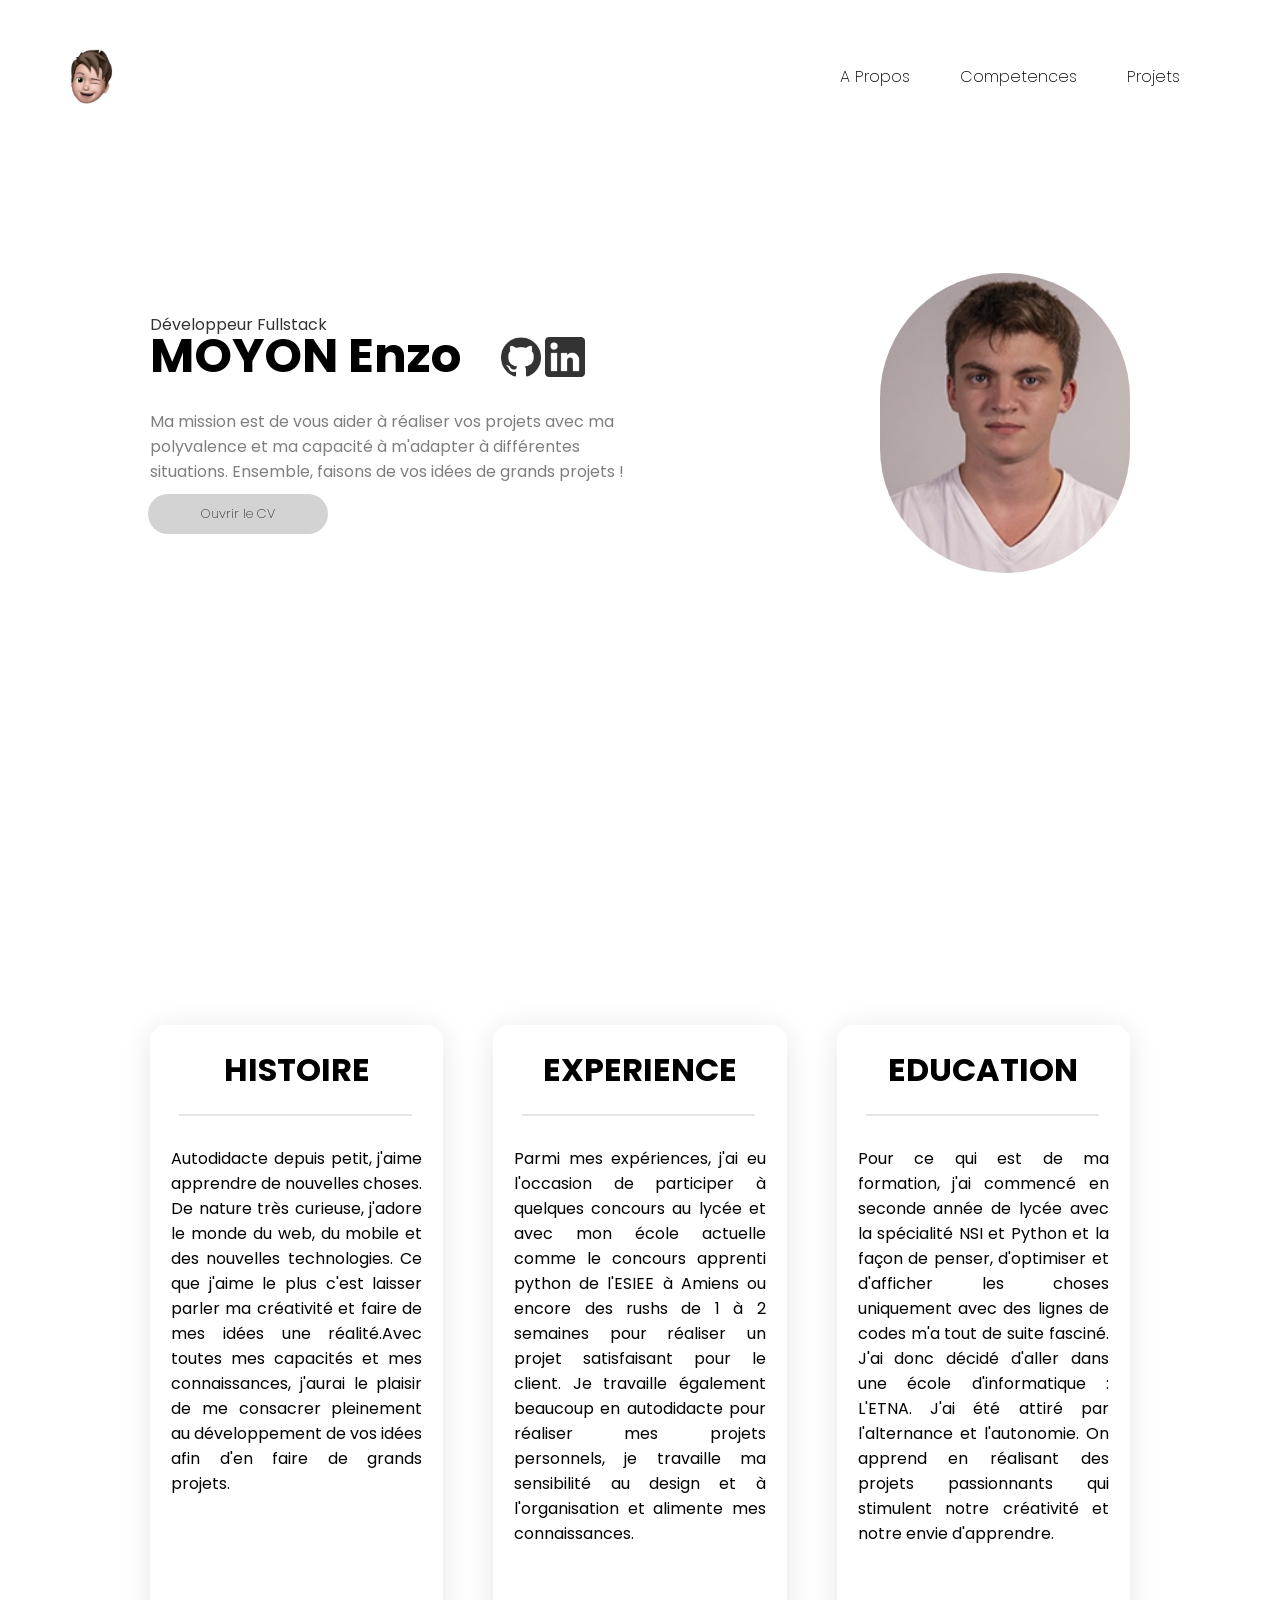
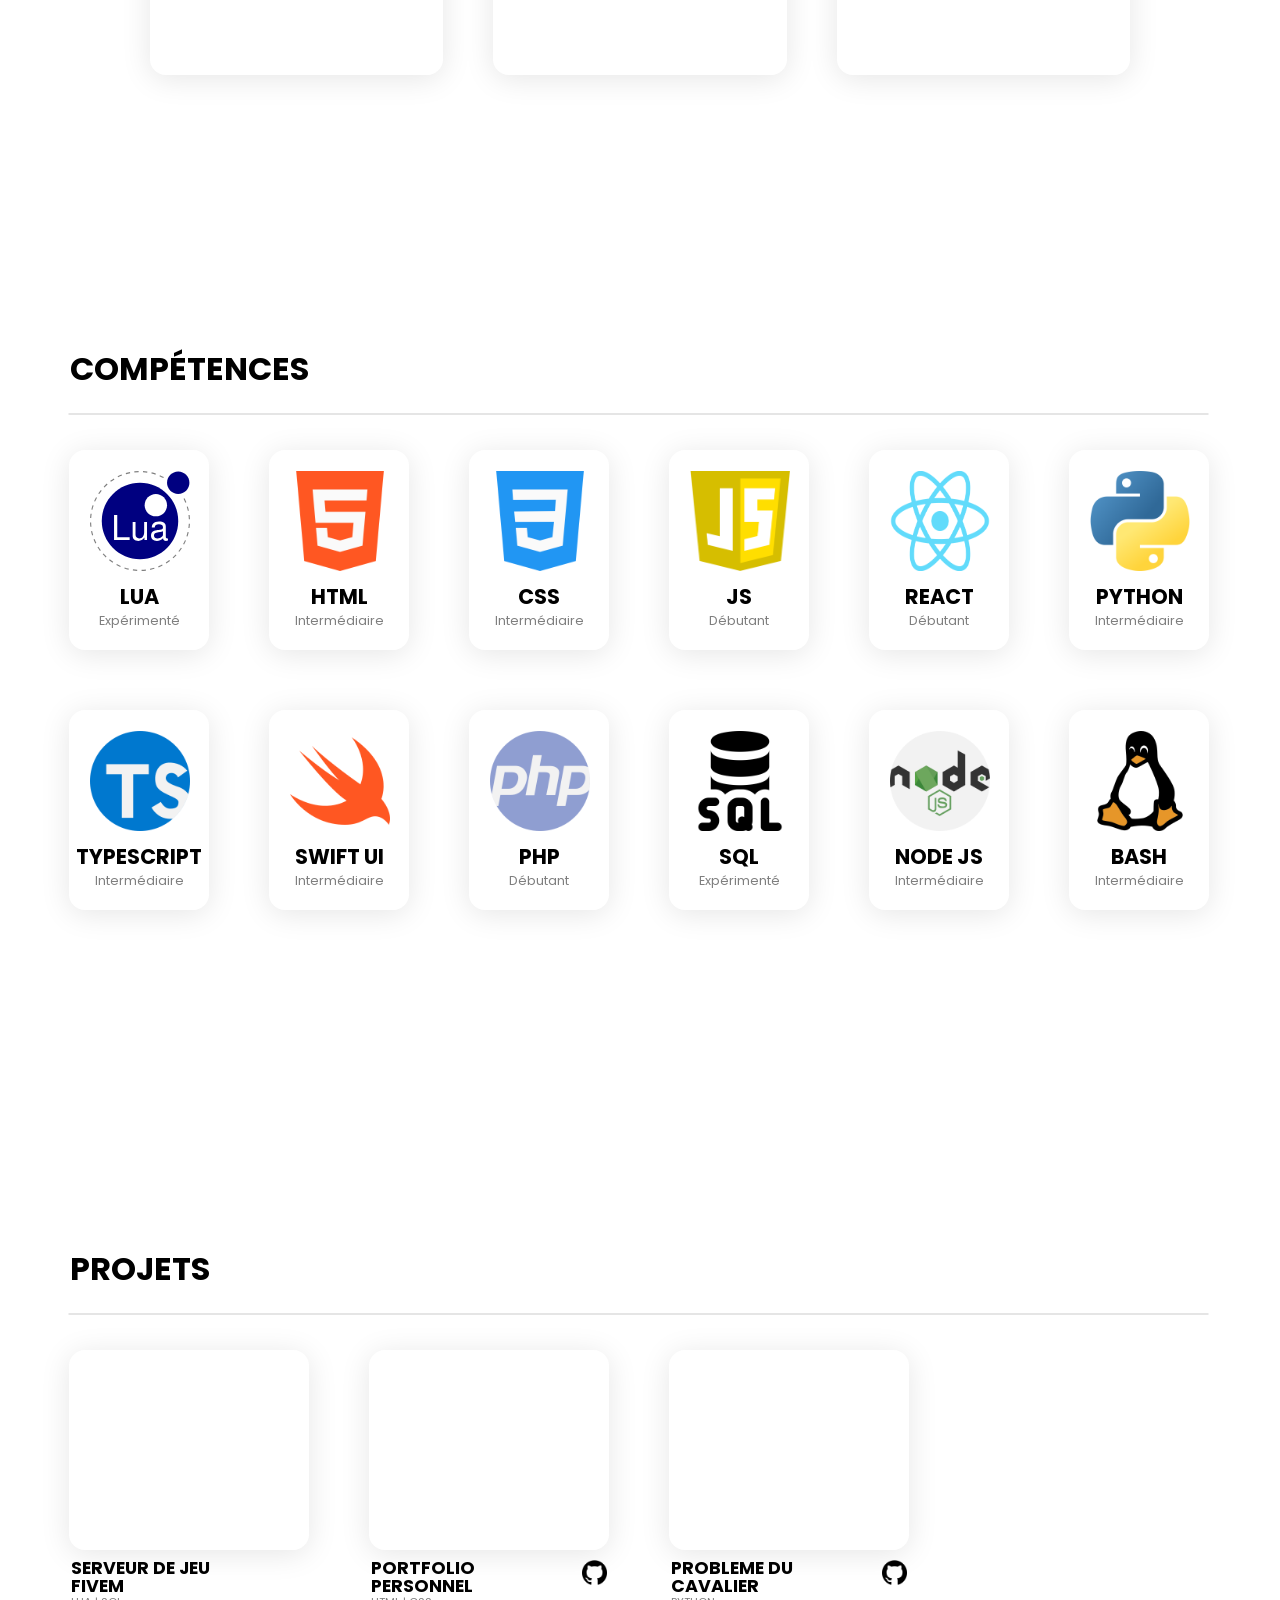
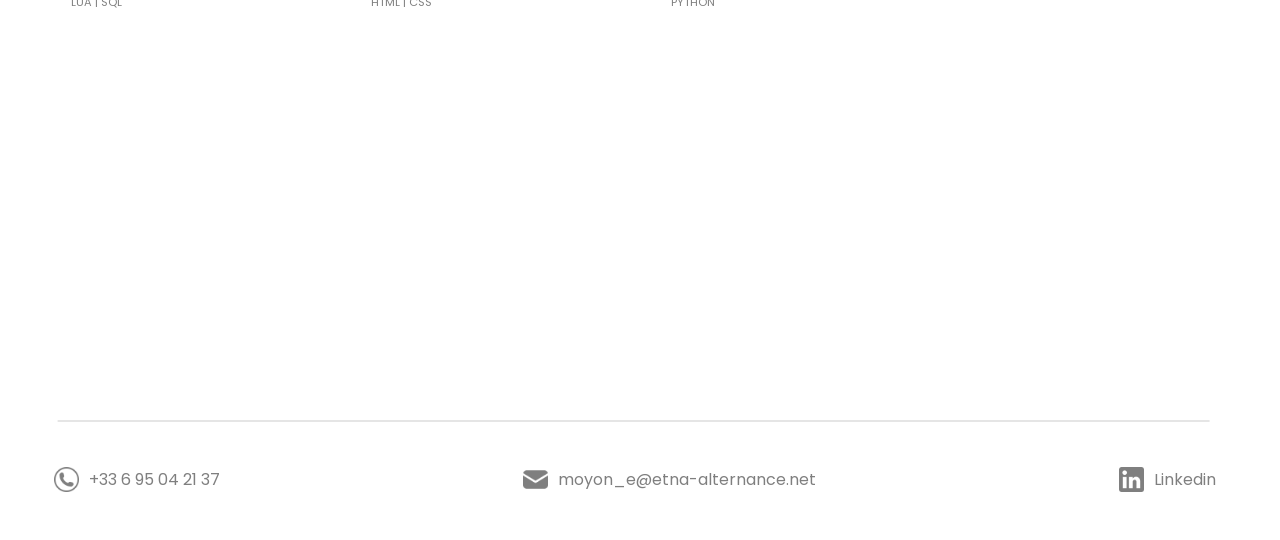
==== commit cceb4f88: "[FIX] Skills" ====
--- a/index.html
+++ b/index.html
@@ -166,7 +166,7 @@
 
                         <div class="skill">
                             <img src="../public/images/linux_icon.png" alt="linux_icon"/>
-                            <h4>SYSTEMES LINUX</h4>
+                            <h4>BASH</h4>
                             <p>Interm&eacute;diaire</p>
                         </div>
                     </div>
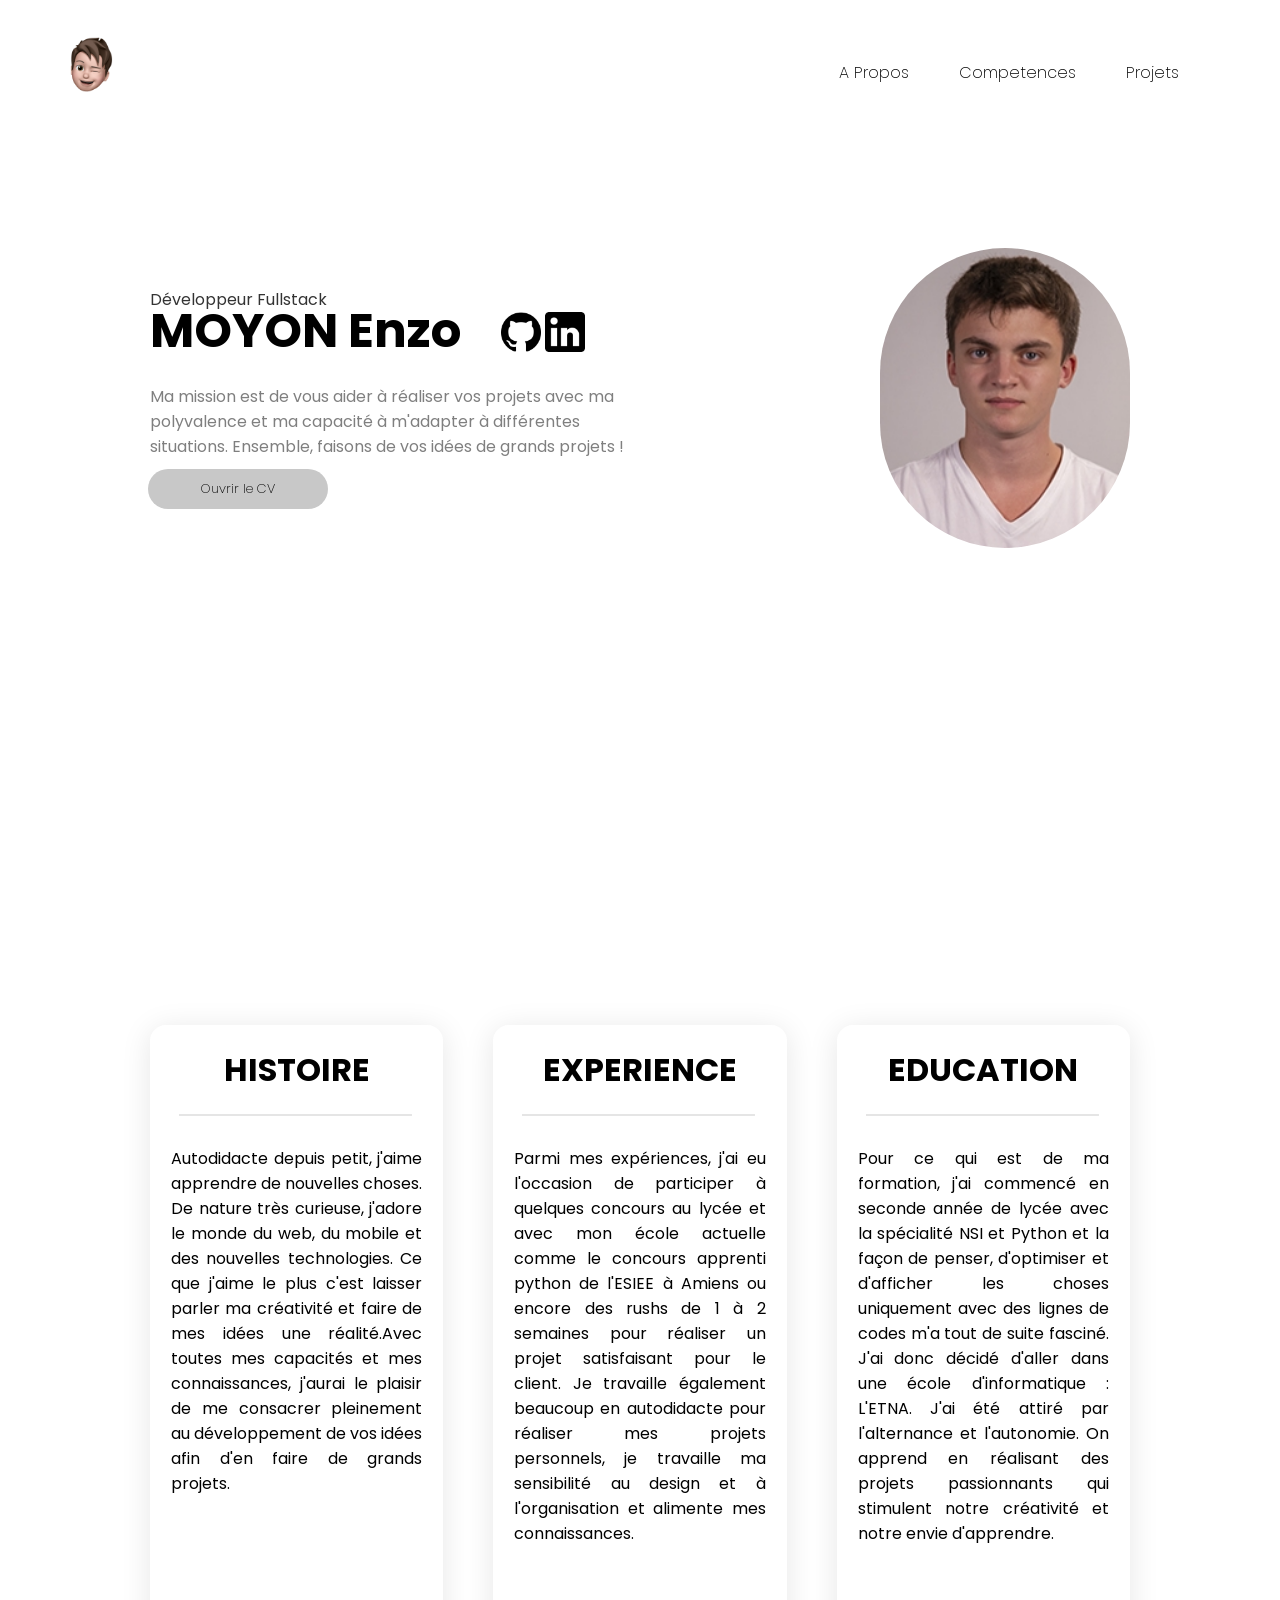
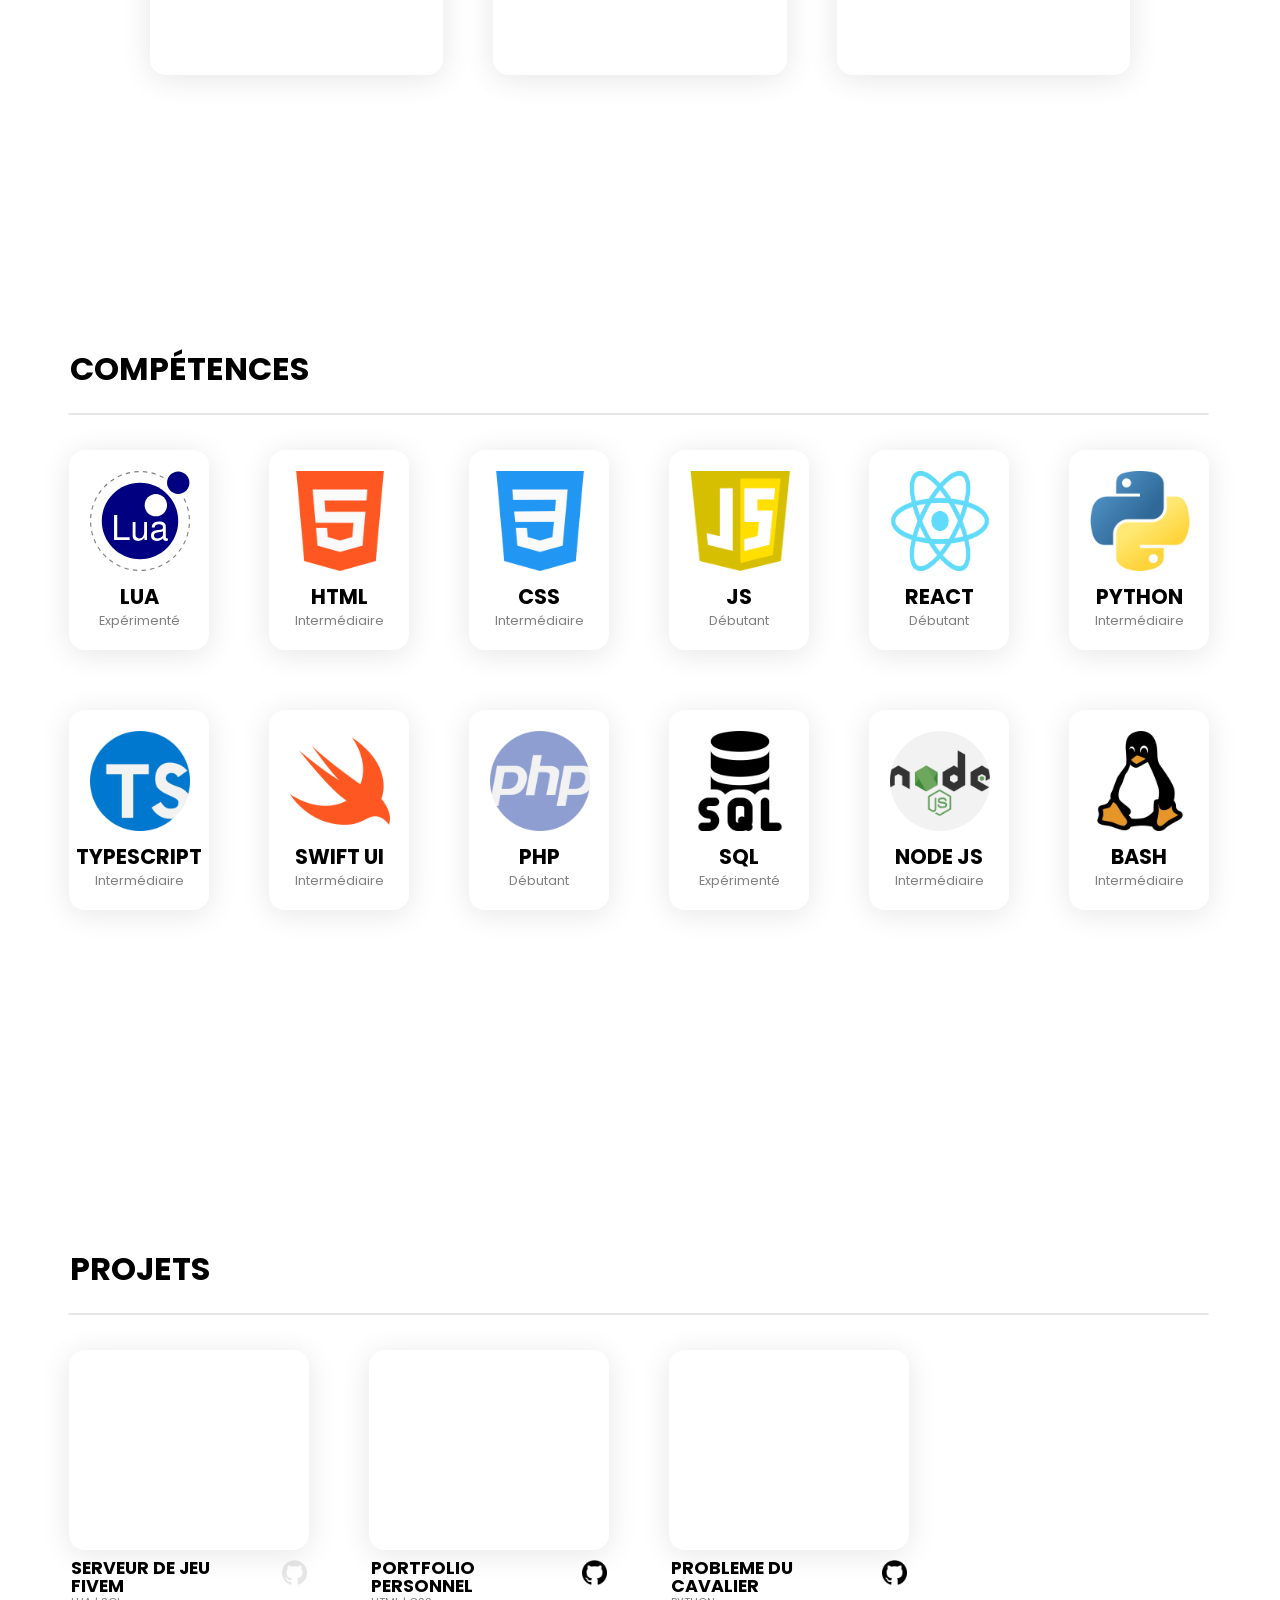
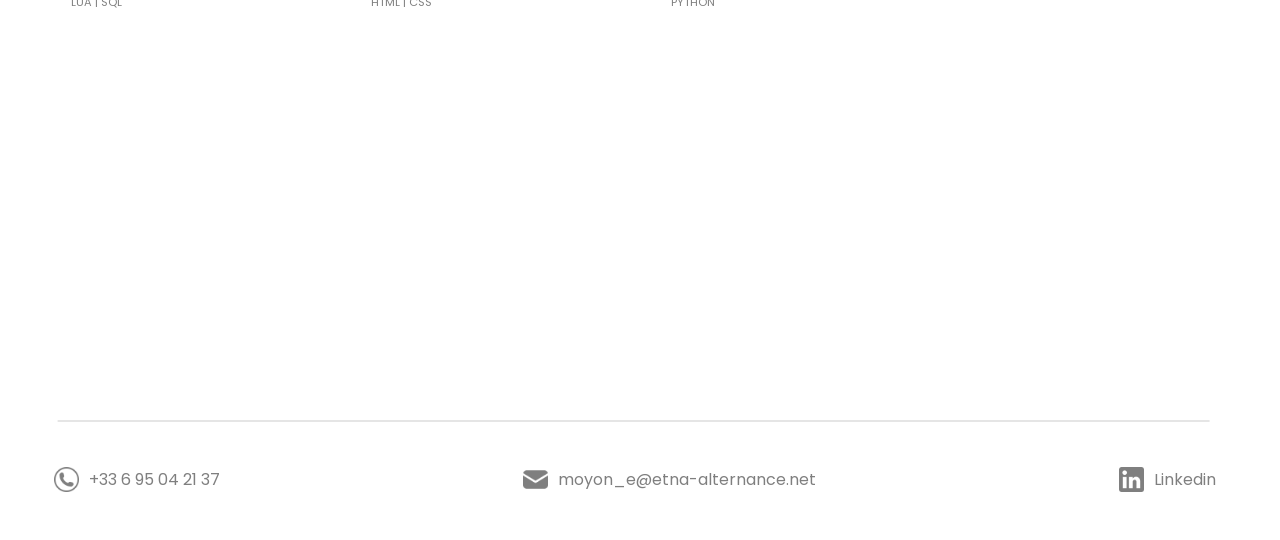
==== commit 58752dab: "[FIX] Responsivity" ====
--- a/index.html
+++ b/index.html
@@ -2,6 +2,7 @@
     <head>
         <title>Enzo Moyon - Portfolio</title>
         <link rel="stylesheet" type="text/css" href="style.css">
+        <link rel="icon" href="../public/images/memoji_icon.png">
     </head>
 
     <body>
@@ -22,7 +23,7 @@
 
                 <div class="presentation">
                     <div class="presentation-stylebox">
-                        <a>D&eacute;veloppeur Fullstack</a>
+                        <span>D&eacute;veloppeur Fullstack</span>
 
                         <div class="presentation-title-name">
                             <h2>MOYON Enzo</h2>
@@ -190,9 +191,7 @@
                             <div class="project-content">
                                 <div class="titlebar">
                                     <h4>SERVEUR DE JEU<br/>FIVEM</h4>
-                                    <!--
-                                        <a href="" target="_blank"><img src="../public/images/github_icon.png" /></a>
-                                    -->
+                                    <a href="" target="_blank"><img src="../public/images/github_icon.png" /></a>
                                 </div>
                                 <p>LUA | SQL</p>
                             </div>  
@@ -219,7 +218,7 @@
 
                             <div class="project-content">
                                 <div class="titlebar">
-                                    <h4>PROBLEME DU CAVALIER</h4>
+                                    <h4>PROBLEME DU<br/>CAVALIER</h4>
                                     <a href="https://github.com/NeezyCode/ProblemeDuCavalier" target="_blank"><img src="../public/images/github_icon.png" /></a>
                                 </div>
                                 <p>PYTHON</p>
--- a/style.css
+++ b/style.css
@@ -128,9 +128,21 @@
 }
 
 .stylebox ul {
+    position: fixed;
+
     display: flex;
     flex-direction: row-reverse;
     padding-right: 50px;
+
+    height: 40px;
+
+    background: var(--card-background);
+    border-radius: 8px;
+    backdrop-filter: blur(5px);
+    -webkit-backdrop-filter: blur(5px);
+    border: 0px solid rgba(17, 17, 17, 1.0);
+
+    transform: translateX(-25px) translateY(-10px);
 }
 
 .stylebox ul {
@@ -150,11 +162,12 @@
     text-align: center;
 
     transition: .5s ease-in-out;
+    transform: translateX(24px) translateY(6px);
 }
 
 .stylebox ul li:hover {
-    transform: translateY(-2px);
     text-decoration: underline;
+    transform: translateX(24px) translateY(4px);
 } 
 
 .stylebox ul li a {
@@ -179,7 +192,7 @@
     width: 100%;
 }
 
-.presentation-stylebox:nth-child(1) a {
+.presentation-stylebox:nth-child(1) span {
     color: var(--font-color);
     opacity: .8;
 }
@@ -448,6 +461,11 @@
     height: 250px;
 }
 
+.card-projects .card-projects-content .project:nth-child(1) .project-content .titlebar a {
+    opacity: .1;
+    cursor: default;
+}
+
 .card-projects .card-projects-content .project .project-card {
     width: 240px;
     height: 200px;
@@ -566,6 +584,10 @@
         position: relative;
     }
 
+    .container:nth-child(1) {
+        height: 1170px;
+    }
+
     .sticky-header {
         padding: 4rem 20px;
     }
@@ -575,9 +597,23 @@
         width: 20%;
     }
 
+    .stylebox ul {
+        position: relative;
+        transform: translateY(3px);
+    }
+
     .presentation {
         padding: 5em 20px;
         text-align: center;
+    }
+
+    .presentation-title-name {
+        display:block;
+    }
+
+    .presentation-links {
+        width: 0px;
+        display: none;
     }
 
     .presentation-stylebox:nth-child(2) {
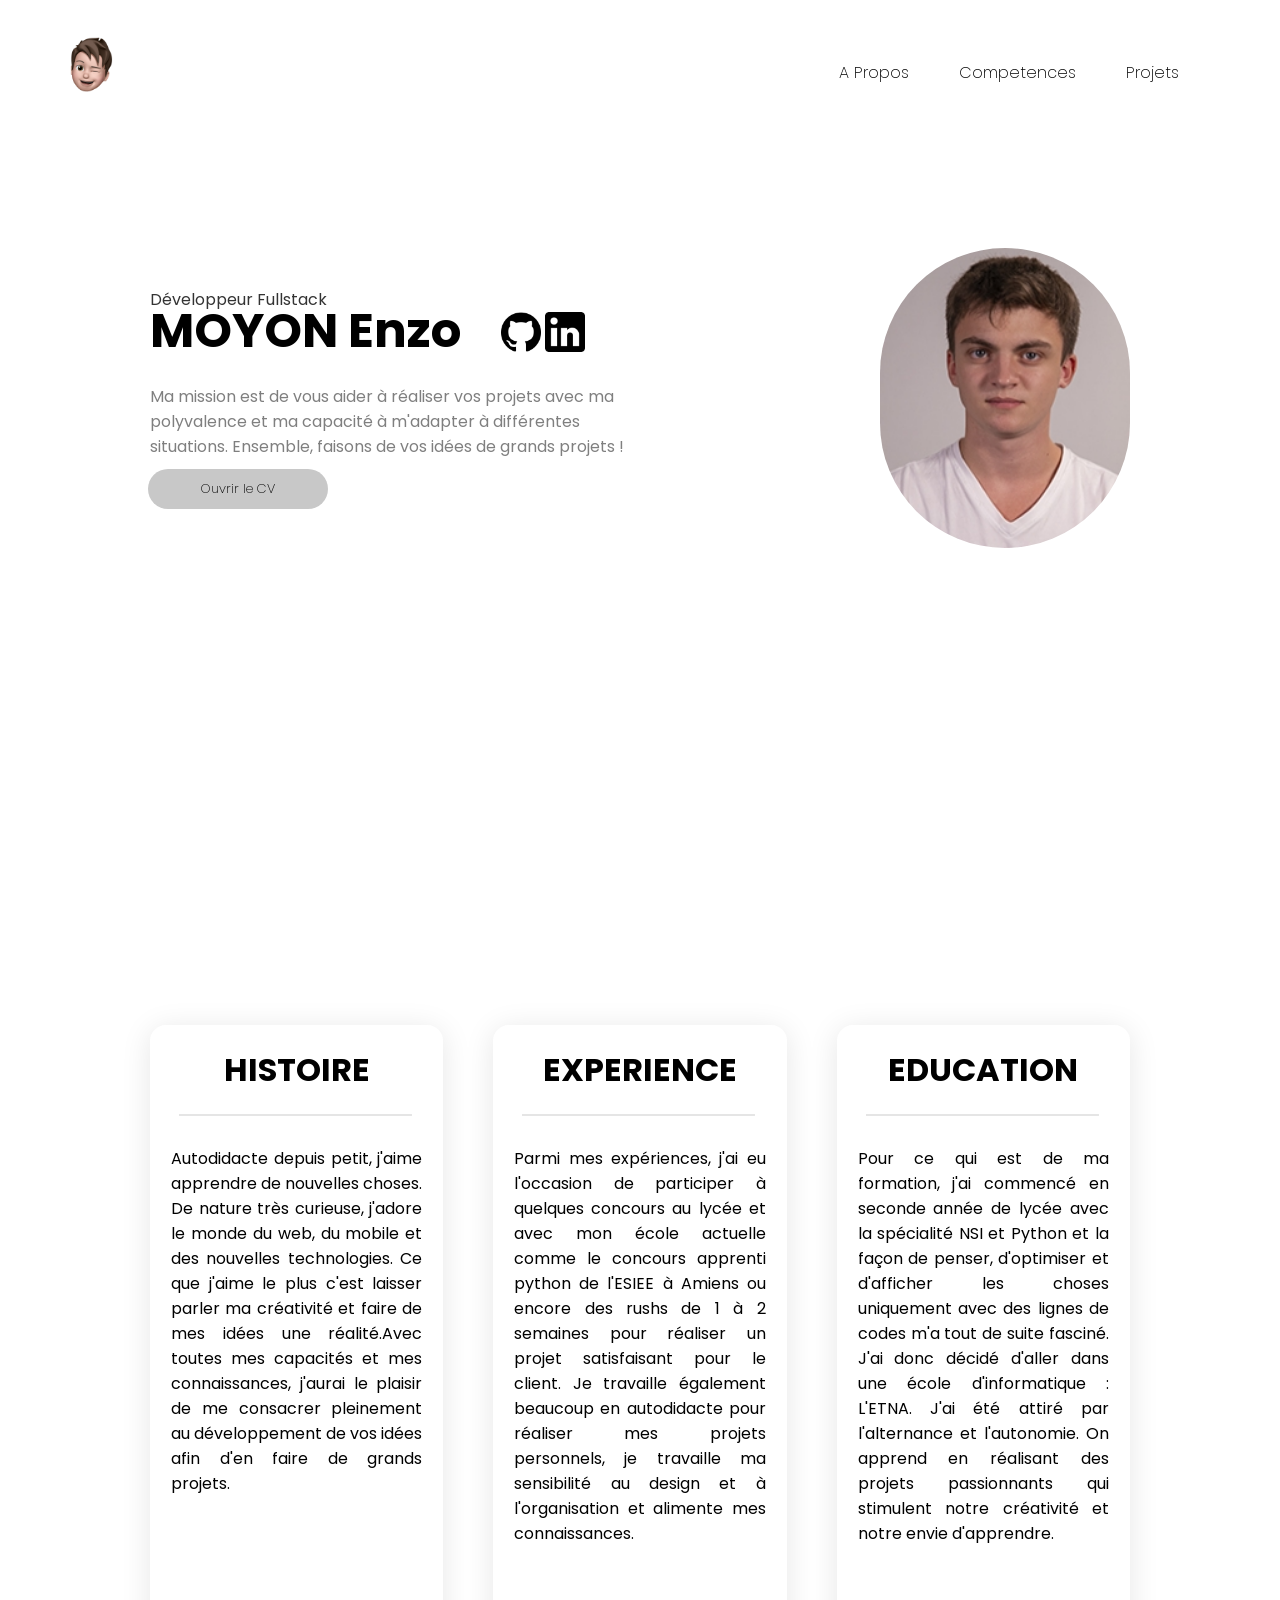
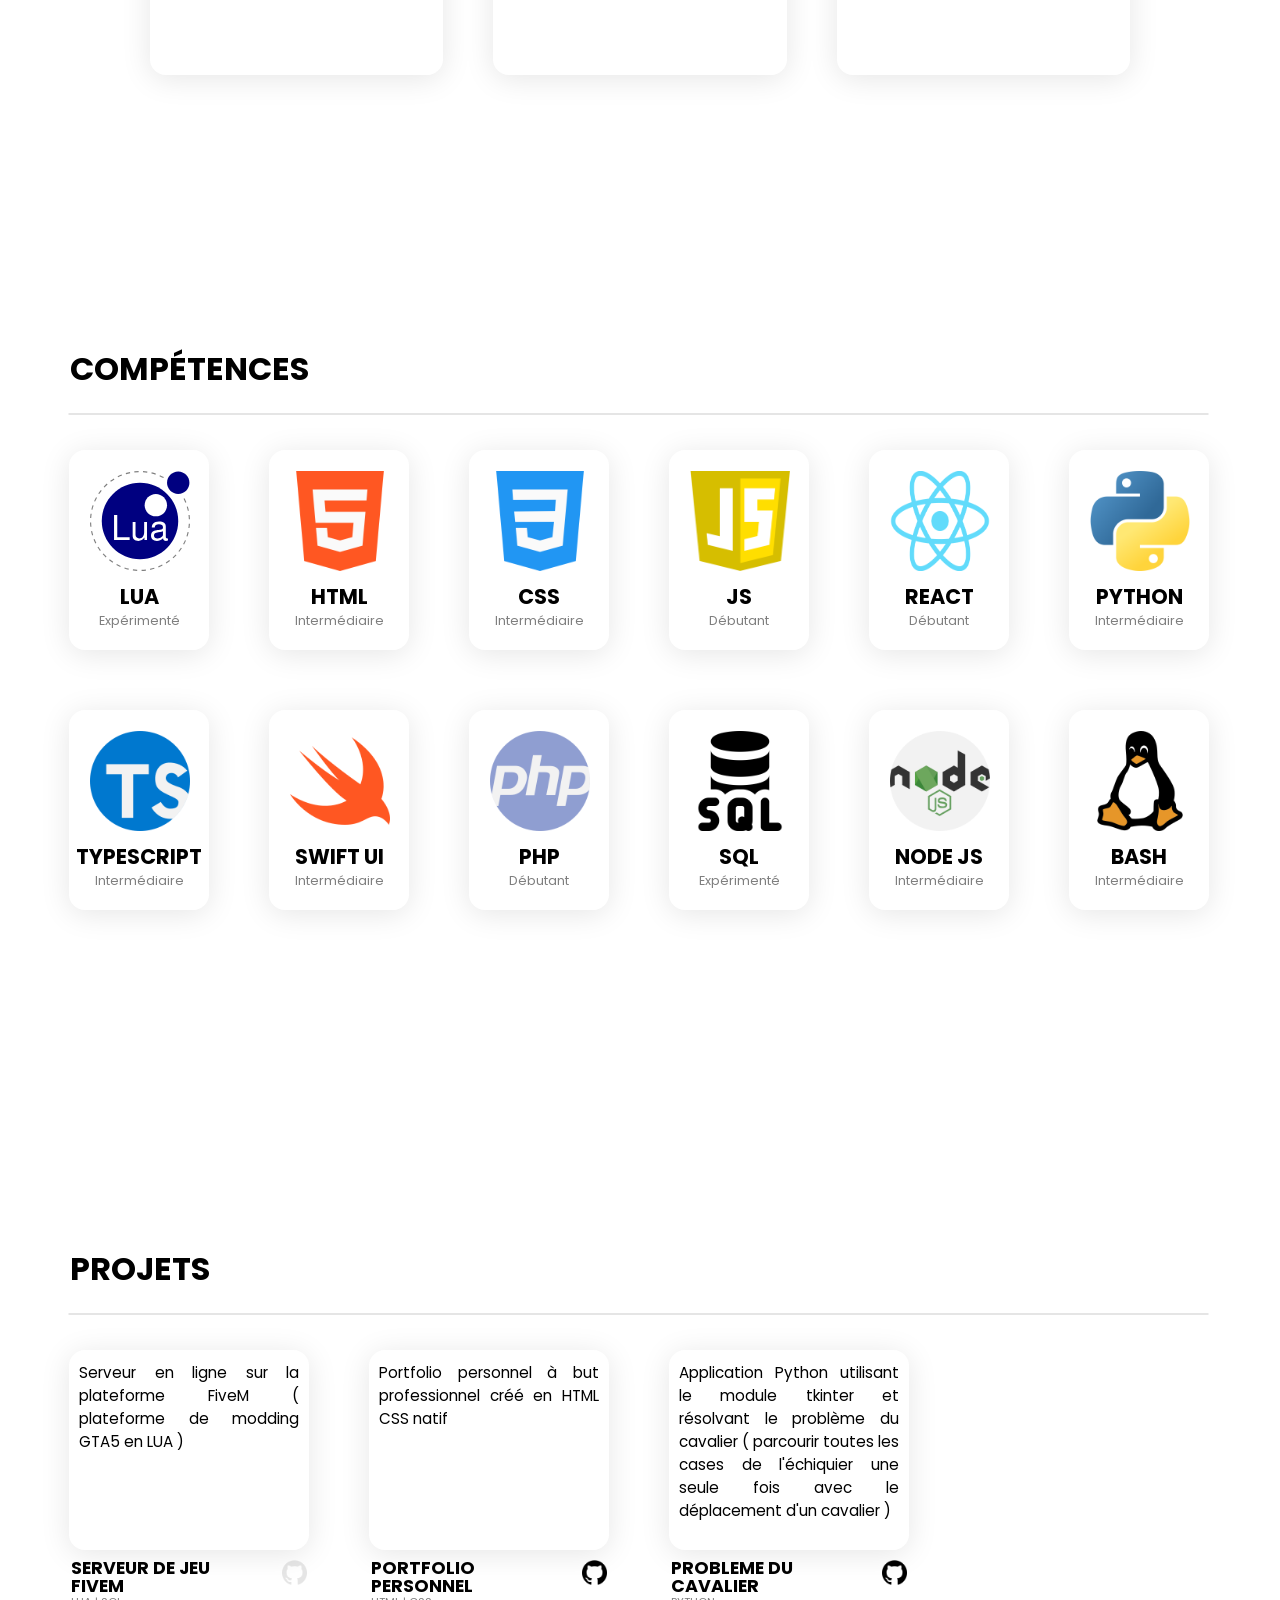
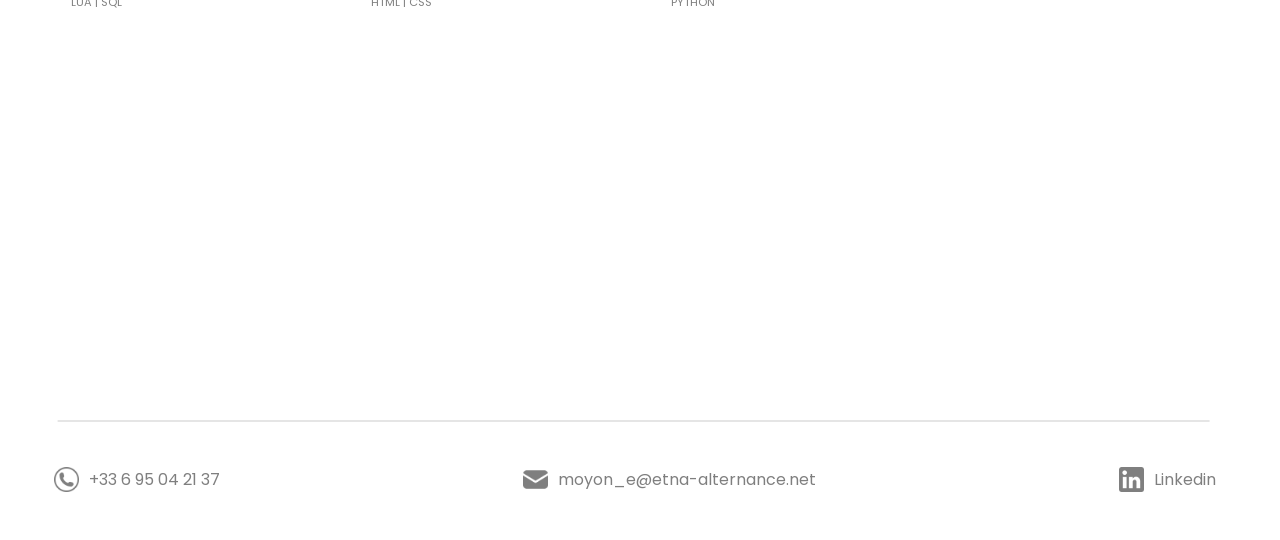
==== commit 96bc169c: "[ADD] Description on projects" ====
--- a/index.html
+++ b/index.html
@@ -185,13 +185,14 @@
                     <div class="card-projects-content">
                         <div class="project">
                             <div class="project-card">
+                                <p>Serveur en ligne sur la plateforme FiveM ( plateforme de modding GTA5 en LUA ) </p>
                                 <video src="../public/video/video_gta.mp4" type="video/mp4" alt="video_project_fivem" loop autoplay muted class="vid"></video>
                             </div>
 
                             <div class="project-content">
                                 <div class="titlebar">
                                     <h4>SERVEUR DE JEU<br/>FIVEM</h4>
-                                    <a href="" target="_blank"><img src="../public/images/github_icon.png" /></a>
+                                    <a><img src="../public/images/github_icon.png" /></a>
                                 </div>
                                 <p>LUA | SQL</p>
                             </div>  
@@ -199,6 +200,7 @@
 
                         <div class="project">
                             <div class="project-card">
+                                <p>Portfolio personnel à but professionnel créé en HTML CSS natif</p>
                                 <video src="../public/video/video_portfolio.mp4" type="video/mp4" alt="video_project_portfolio" loop autoplay muted class="vid"></video>
                             </div>
 
@@ -213,6 +215,7 @@
 
                         <div class="project">
                             <div class="project-card">
+                                <p>Application Python utilisant le module tkinter et résolvant le problème du cavalier ( parcourir toutes les cases de l'échiquier une seule fois avec le déplacement d'un cavalier )</p>
                                 <video src="../public/video/video_cavalier.mp4" type="video/mp4" alt="video_project_cavalier" loop autoplay muted class="vid"></video>
                             </div>
 
--- a/style.css
+++ b/style.css
@@ -102,7 +102,6 @@
 
 .stylebox:nth-child(1) img {
     cursor: pointer;
-    transition: .2s ease-in-out;
 }
 
 .stylebox:nth-child(1) img:hover {
@@ -490,7 +489,27 @@
 .card-projects .card-projects-content .project .project-card video {
     transform: translate(-22px, -25px);
     height: 250px;
-}
+    transition: .5s ease-in-out;
+}
+
+.card-projects .card-projects-content .project .project-card p {
+    position: absolute;
+    text-align: justify;
+
+    width: 220px;
+    font-size: 0.95em;
+
+    margin-top: 10px;
+
+    left: 50%;
+    transform: translate(-50%, 0);
+}
+
+
+.card-projects .card-projects-content .project .project-card:hover video {
+    transform: translate(-22px, 100%);
+}
+
 
 .card-projects .card-projects-content .project .project-content {
     margin-top: 10px;
@@ -569,8 +588,7 @@
     color: var(--font-color);
 }
 
-@media screen and (max-width: 1200px) {
-
+@media screen and (max-width: 980px) and (max-device-aspect-ratio: 9/16) {
     body {
         position: absolute;
         justify-content: center;
@@ -580,12 +598,12 @@
     }
 
     .page {
-        max-width: 600px;
+        min-width: 940px;
         position: relative;
     }
 
     .container:nth-child(1) {
-        height: 1170px;
+        height: 870px;
     }
 
     .sticky-header {
@@ -602,13 +620,38 @@
         transform: translateY(3px);
     }
 
+    .stylebox img {
+        transform: scale(1.5);
+    }
+
+    .stylebox ul li a {
+        font-size: 1.7em;
+    }
+
     .presentation {
+        margin-top: 30em;
         padding: 5em 20px;
         text-align: center;
     }
 
     .presentation-title-name {
         display:block;
+    }
+
+    .presentation-stylebox:nth-child(1) span {
+        font-size: 1.5em;
+    }
+
+    .presentation-stylebox:nth-child(1) h2 {
+        font-size: 5em;
+    }
+
+    .presentation-stylebox:nth-child(1) p {
+        font-size: 1.5em;
+    }
+
+    .presentation-stylebox:nth-child(1) .buttons button {
+        transform: scale(1.5) translateY(30px);
     }
 
     .presentation-links {
@@ -625,19 +668,33 @@
         width: 100%;
         height: 300%;
 
-        padding: 0 150px;
+        padding: 0 0px;
         align-items: center;
         justify-content: center;
+
+        margin-top: 50em;
     
         display: flex;
         flex-direction: column;
         gap: 50px;
-    }
-
+
+        transform: translateY(-100px);
+    }
+
+    .card {
+        transform: scale(1.5);
+    }
+
+    .card:nth-child(2) {
+        transform: scale(1.5) translateY(250px);
+    }
+
+    .card:nth-child(3) {
+        transform: scale(1.5) translateY(500px);
+    }
 
     .container:nth-child(3) {
         width: 100%;
-        height: 160vh;
     }
 
     .card-skills {
@@ -648,7 +705,6 @@
         transform: translate(-50%, -50%);
     
         width: 90%;
-        height: 650px;
     
         transition: .2s ease-in-out;
     }
@@ -683,6 +739,278 @@
         transform: translateX(-12px);
     }
 
+    .card-skills .card-skills-title h4 {
+        font-size: 2em;
+    }
+
+    .card-skills .card-content .skill {
+        width: 250px;
+        height: 400px;
+    }
+
+    .card-skills .card-content .skill img {
+        width: 150px;
+        height: 150px;
+        margin: 50px 50px;
+    }
+    
+    .card-skills .card-content .skill h4 {
+        font-size: 2.5em;
+        text-align: center;
+    }
+    
+    .card-skills .card-content .skill p {
+        font-size: 1.5em;
+        opacity: .5;
+        text-align: center;
+    }
+
+    .card-skills .card-content .project {
+        transform: scale(0.5);
+    }
+
+
+    .container:nth-child(4) {
+        width: 100%;
+        max-height: 1370px;
+        transform: translateY(-200px);
+    }
+
+    .card-projects .card-projects-title {
+        font-size: 4em;
+    }
+
+    .card-projects .card-projects-content {
+        margin-top: 35px;
+        margin-inline: 29px;
+    
+        max-width: 100px;
+        color: var(--font-color);
+    
+        display: grid;
+        grid-template-columns: repeat(4, 1fr);
+        grid-gap: 90px;
+    }
+    
+    .card-projects .card-projects-content .project {
+        width: 400px;
+        height: 400px;
+    }
+    
+    .card-projects .card-projects-content .project:nth-child(1) .project-content .titlebar a {
+        opacity: .1;
+        cursor: default;
+    }
+    
+    .card-projects .card-projects-content .project .project-card {
+        width: 400px;
+        height: 300px;
+    
+        background: var(--card-background);
+        border-radius: 16px;
+        box-shadow: var(--card-shadow);
+        backdrop-filter: blur(5px);
+        -webkit-backdrop-filter: blur(5px);
+        border: var(--card-border);
+    
+        overflow: hidden;
+    
+        transition: .2s ease-in-out;
+    }
+    
+    .card-projects .card-projects-content .project .project-card video {
+        transform: translate(-40px, -45px);
+        height: 450px;
+    }
+    
+    .card-projects .card-projects-content .project .project-content {
+        margin-top: 10px;
+    }
+    
+    .card-projects .card-projects-content .project .project-content .titlebar {
+        margin: 2px;
+        display: flex;
+        flex-direction: row;
+        justify-content: space-between;
+    }
+    
+    .card-projects .card-projects-content .project .project-content .titlebar img {
+        width: 60px;
+        height: 60px;
+    }
+    
+    .card-projects .card-projects-content .project .project-content .titlebar h4 {
+        font-size: 2.5em;
+        line-height: 1.0em;
+    }
+    
+    .card-projects .card-projects-content .project .project-content p {
+        font-size: 2em;
+        opacity: .5;
+        transform: translateX(2px) translateY(-3px)
+    }
+
+    .card-projects .card-projects-content .project .project-card p {
+        position: absolute;
+        text-align: justify;
+
+        width: 320px;
+        font-size: 1.4em;
+    }
+
+    footer {
+        height: 200px;
+    }
+
+    .footer-container {
+        display: flex;
+        flex-direction: row;
+        justify-content: space-between;
+    
+        align-items: center;
+        transform: translateY(50px);
+    
+        margin-inline: 5%;
+    }
+    
+    .footer-stylebox {
+        display: flex;
+        flex-direction: row;
+    
+        color: var(--font-color);
+        opacity: .5;
+    }
+    
+    .footer-stylebox img {
+        width: 50px;
+        height: 50px;
+    
+        transform: translateX(-20px) translateY(-5px);
+    }
+    
+    .footer-container a {
+        text-decoration: none;
+        color: var(--font-color);
+    }
+
+    .footer-stylebox p {
+        font-size: 1.5em;
+    }
+}
+
+@media screen and (max-width: 1200px) {
+    body {
+        position: absolute;
+        justify-content: center;
+
+        left: 50%;
+        transform: translateX(-50%);
+    }
+
+    .page {
+        max-width: 600px;
+        position: relative;
+    }
+
+    .container:nth-child(1) {
+        height: 1170px;
+    }
+
+    .sticky-header {
+        padding: 4rem 20px;
+    }
+
+    .stylebox:nth-child(1) {
+        position: fixed;
+        width: 20%;
+    }
+
+    .stylebox ul {
+        position: relative;
+        transform: translateY(3px);
+    }
+
+    .presentation {
+        padding: 5em 20px;
+        text-align: center;
+    }
+
+    .presentation-title-name {
+        display:block;
+    }
+
+    .presentation-links {
+        width: 0px;
+        display: none;
+    }
+
+    .presentation-stylebox:nth-child(2) {
+        width: 0px;
+        visibility: hidden;
+    }
+
+    .container:nth-child(2) {
+        width: 100%;
+        height: 300%;
+
+        padding: 0 150px;
+        align-items: center;
+        justify-content: center;
+    
+        display: flex;
+        flex-direction: column;
+        gap: 50px;
+    }
+
+
+    .container:nth-child(3) {
+        width: 100%;
+        height: 160vh;
+    }
+
+    .card-skills {
+        position: relative;
+    
+        top: 50%;
+        left: 50%;
+        transform: translate(-50%, -50%);
+    
+        width: 90%;
+        height: 650px;
+    
+        transition: .2s ease-in-out;
+    }
+
+    .card-skills .card-skills-title {
+        text-align: left;
+
+        margin-left: 2.5%;
+        padding-top: 20px;
+        font-size: 2em;
+        color: var(--font-color);
+    }
+    
+    .card-skills .card-skills-separator {
+        width: 95%;
+        height: 2px;
+        transform: translateX(2.5%);
+    
+        margin-top: 20px;
+        margin-bottom: 20px;
+    
+        color: var(--font-color);
+        background-color: var(--font-color);
+    
+        opacity: .1;
+    }
+    
+    .card-skills .card-content {
+        display: grid;
+        grid-template-columns: repeat(3, 1fr);
+        grid-gap: 30px;
+        transform: translateX(-12px);
+    }
+
     .card-skills .card-content .project {
         transform: scale(0.5);
     }
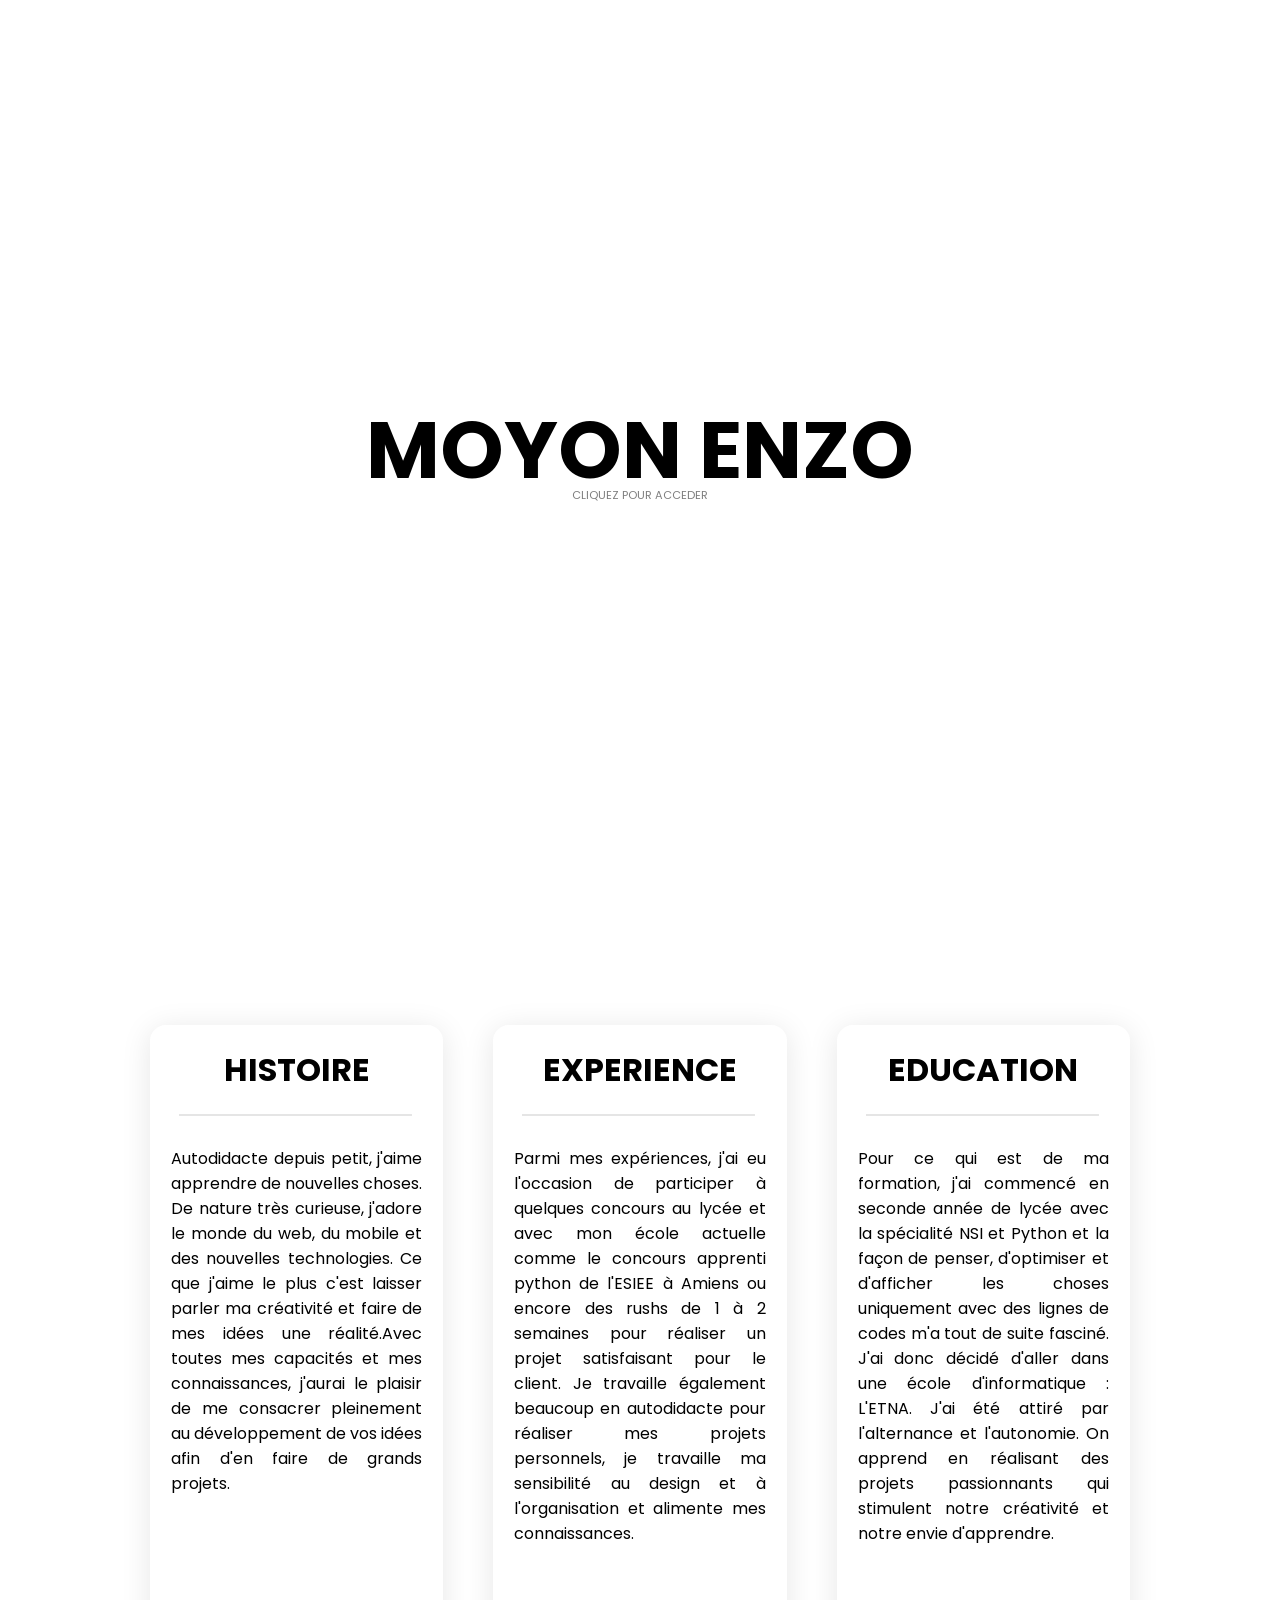
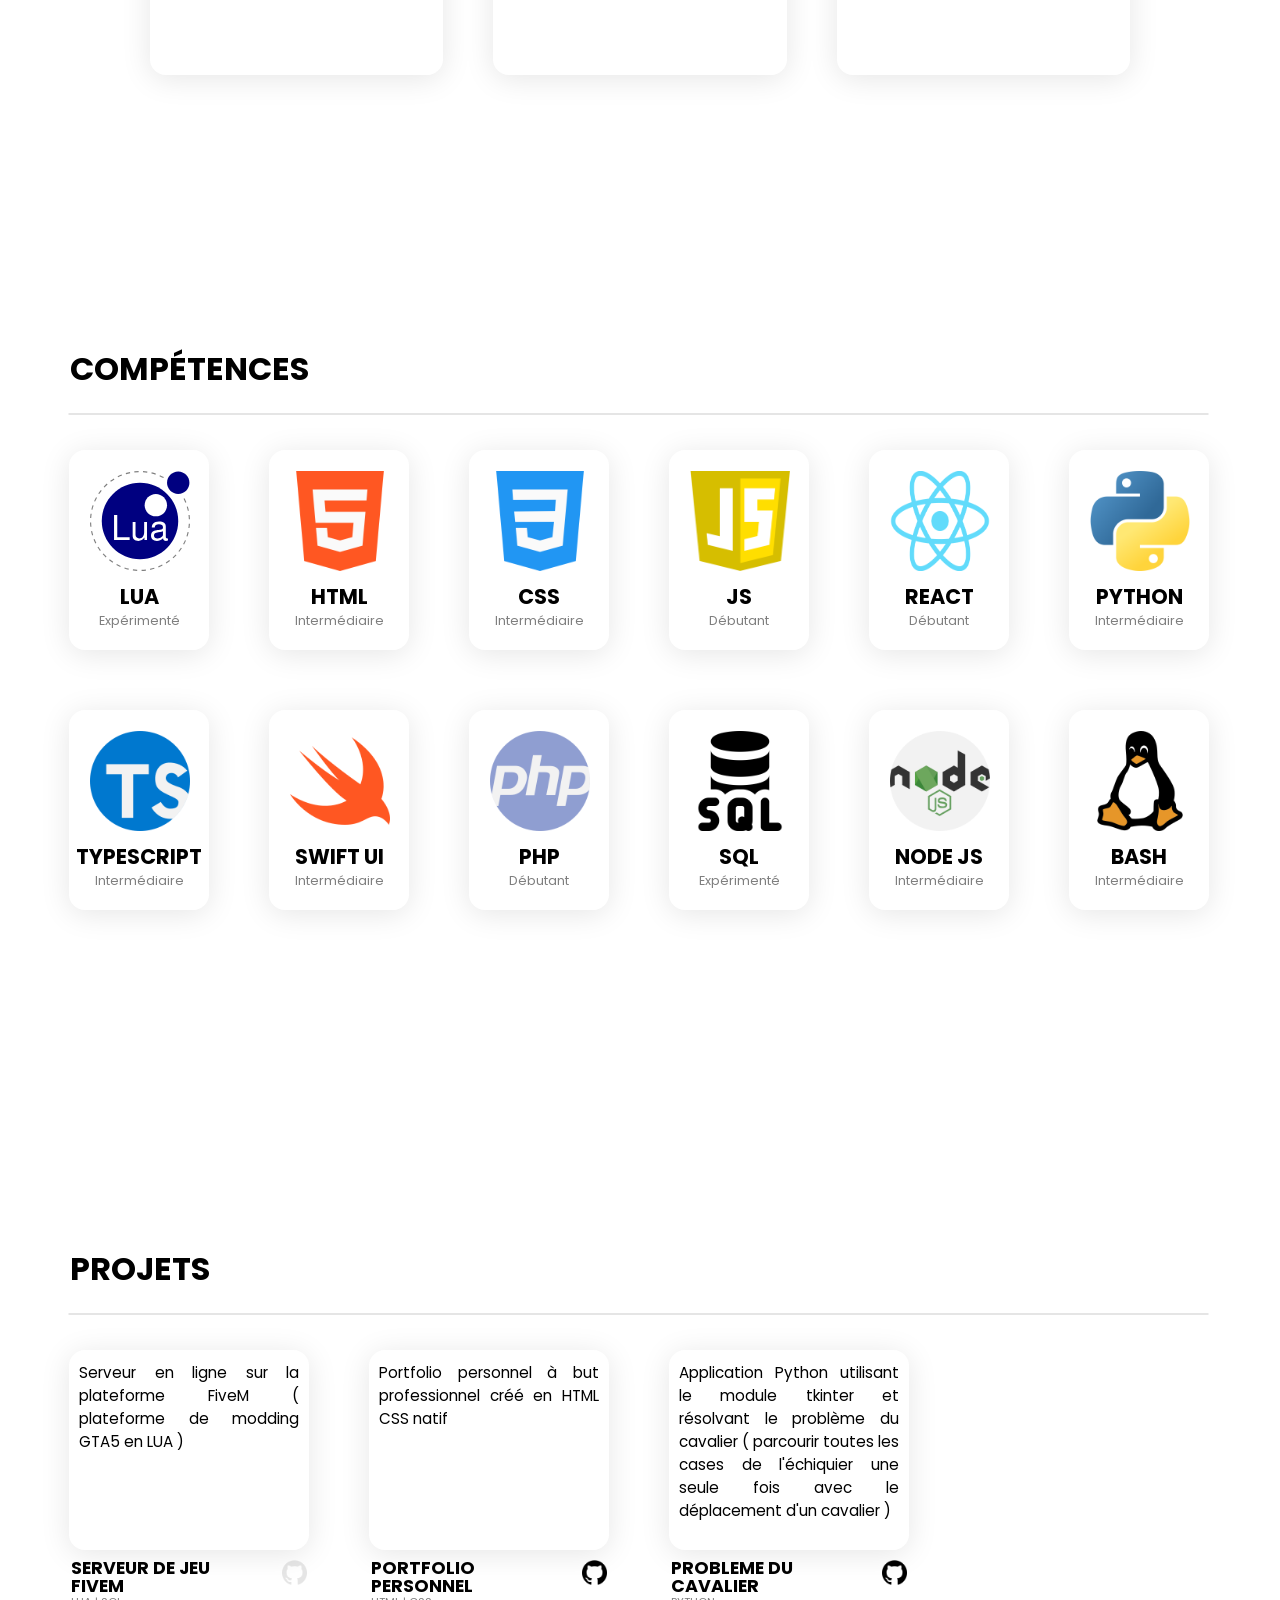
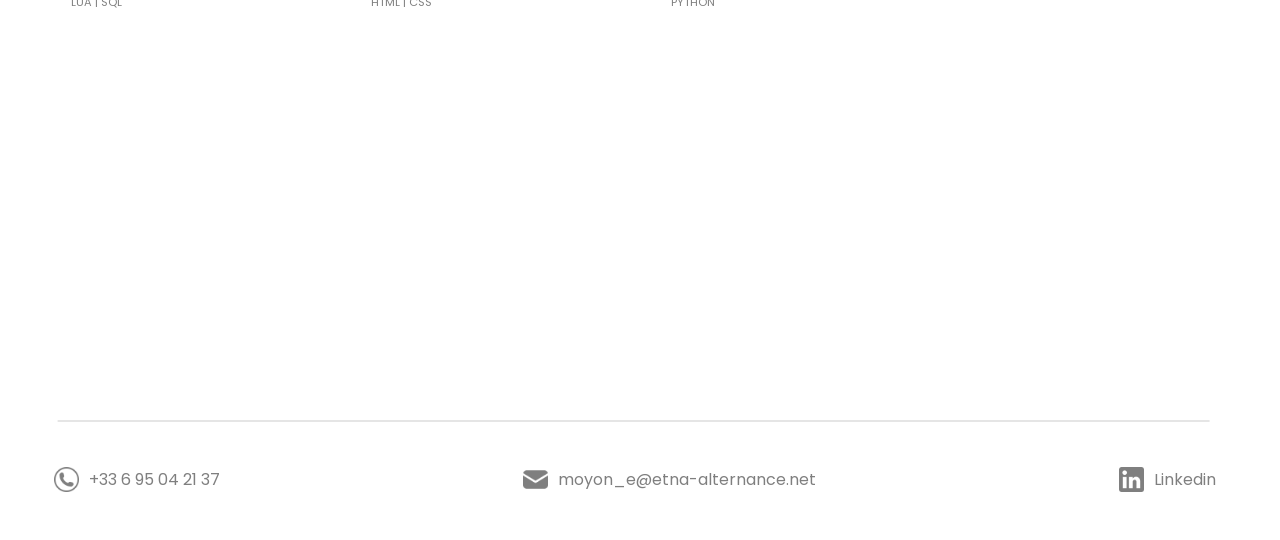
==== commit 178f9d68: "[ADD] Splashscreen effect" ====
--- a/index.html
+++ b/index.html
@@ -6,8 +6,21 @@
     </head>
 
     <body>
+
+        <script>
+            function openSite() {
+                document.getElementById("splashscreen").className = "splashscreen-open"
+            }
+        </script>
+
         <div class="page">
             <div class="container" id="container1">
+
+                <div id="splashscreen">
+                    <a href="#container1" onclick="openSite()"><h1>MOYON ENZO</h1></a>
+                    <p>CLIQUEZ POUR ACCEDER</p>
+                </div>
+
                 <header class="sticky-header">
                     <div class="stylebox">
                         <a href="#container1"><img src="../public/images/memoji_icon.png" alt="MOYON Enzo MEMOJI"/></a>
--- a/style.css
+++ b/style.css
@@ -79,6 +79,85 @@
     height: 100vh;
 }
 
+#splashscreen {
+    position: fixed;
+
+    width: 100%;
+    height: 100%;
+
+    background-color: var(--bg-color);
+
+    backdrop-filter: blur(5px);
+    -webkit-backdrop-filter: blur(5px);
+
+    z-index: 10000;
+
+    transition: .5s ease-in-out;
+}
+
+.splashscreen-open {
+    transform: translateY(-100vh);
+    opacity: 1;
+}
+
+#splashscreen h1:hover {
+    color: var(--bg-color);
+    -webkit-text-stroke: 2px var(--font-color);
+}
+
+#splashscreen h1 {
+    position: absolute;
+
+    left: 50%;
+    top: 50%;
+    transform: translate(-50%, -50%);
+
+    font-size: 5em;
+
+    color: var(--font-color);
+
+    text-align: center;
+    align-items: center;
+    justify-content: center;
+
+    animation: clickIndicator ease-in-out 1.5s infinite;
+    animation-fill-mode: forwards;
+
+    cursor: pointer;
+    transition: .2s ease-in-out;
+}
+
+#splashscreen p {
+    position: absolute;
+
+    left: 50%;
+    top: 55%;
+
+    opacity: .5;
+    font-size: 0.7em;
+
+    color: var(--font-color);
+
+    background-color: transparent;
+    transform: translate(-50%, -50%);
+}
+
+@keyframes clickIndicator {
+    0% {
+        font-size: 5em;
+    }
+    15% {
+        font-size: 4.8em;
+        text-shadow: var(--font-color) 1px 0 5px;
+    }
+    30% {
+        font-size: 5em;
+    }
+    100% {
+
+    }
+}
+
 .sticky-header {
     display: flex;
     flex-direction: row;
@@ -102,6 +181,7 @@
 
 .stylebox:nth-child(1) img {
     cursor: pointer;
+    transition: .5s;
 }
 
 .stylebox:nth-child(1) img:hover {
@@ -589,6 +669,27 @@
 }
 
 @media screen and (max-width: 980px) and (max-device-aspect-ratio: 9/16) {
+
+    #splashscreen {
+        display: none;
+    }
+
+    .stylebox:nth-child(1) img:hover {
+        transform: scale(1.5);
+    }
+
+    .stylebox ul li:hover {
+        text-decoration: none;
+        transform: translateX(24px) translateY(0px);
+    } 
+
+    .card:hover {
+        transform: scale(1.5);
+        cursor: default;
+    }
+
+
+
     body {
         position: absolute;
         justify-content: center;
@@ -603,7 +704,7 @@
     }
 
     .container:nth-child(1) {
-        height: 870px;
+        height: 670px;
     }
 
     .sticky-header {
@@ -629,7 +730,7 @@
     }
 
     .presentation {
-        margin-top: 30em;
+        margin-top: 15em;
         padding: 5em 20px;
         text-align: center;
     }
@@ -678,7 +779,7 @@
         flex-direction: column;
         gap: 50px;
 
-        transform: translateY(-100px);
+        transform: translateY(-500px);
     }
 
     .card {
@@ -695,6 +796,7 @@
 
     .container:nth-child(3) {
         width: 100%;
+        transform: translateY(-350px);
     }
 
     .card-skills {
@@ -773,7 +875,7 @@
     .container:nth-child(4) {
         width: 100%;
         max-height: 1370px;
-        transform: translateY(-200px);
+        transform: translateY(-350px);
     }
 
     .card-projects .card-projects-title {
@@ -912,6 +1014,10 @@
         position: relative;
     }
 
+    #splashscreen {
+        display: none;
+    }
+
     .container:nth-child(1) {
         height: 1170px;
     }
